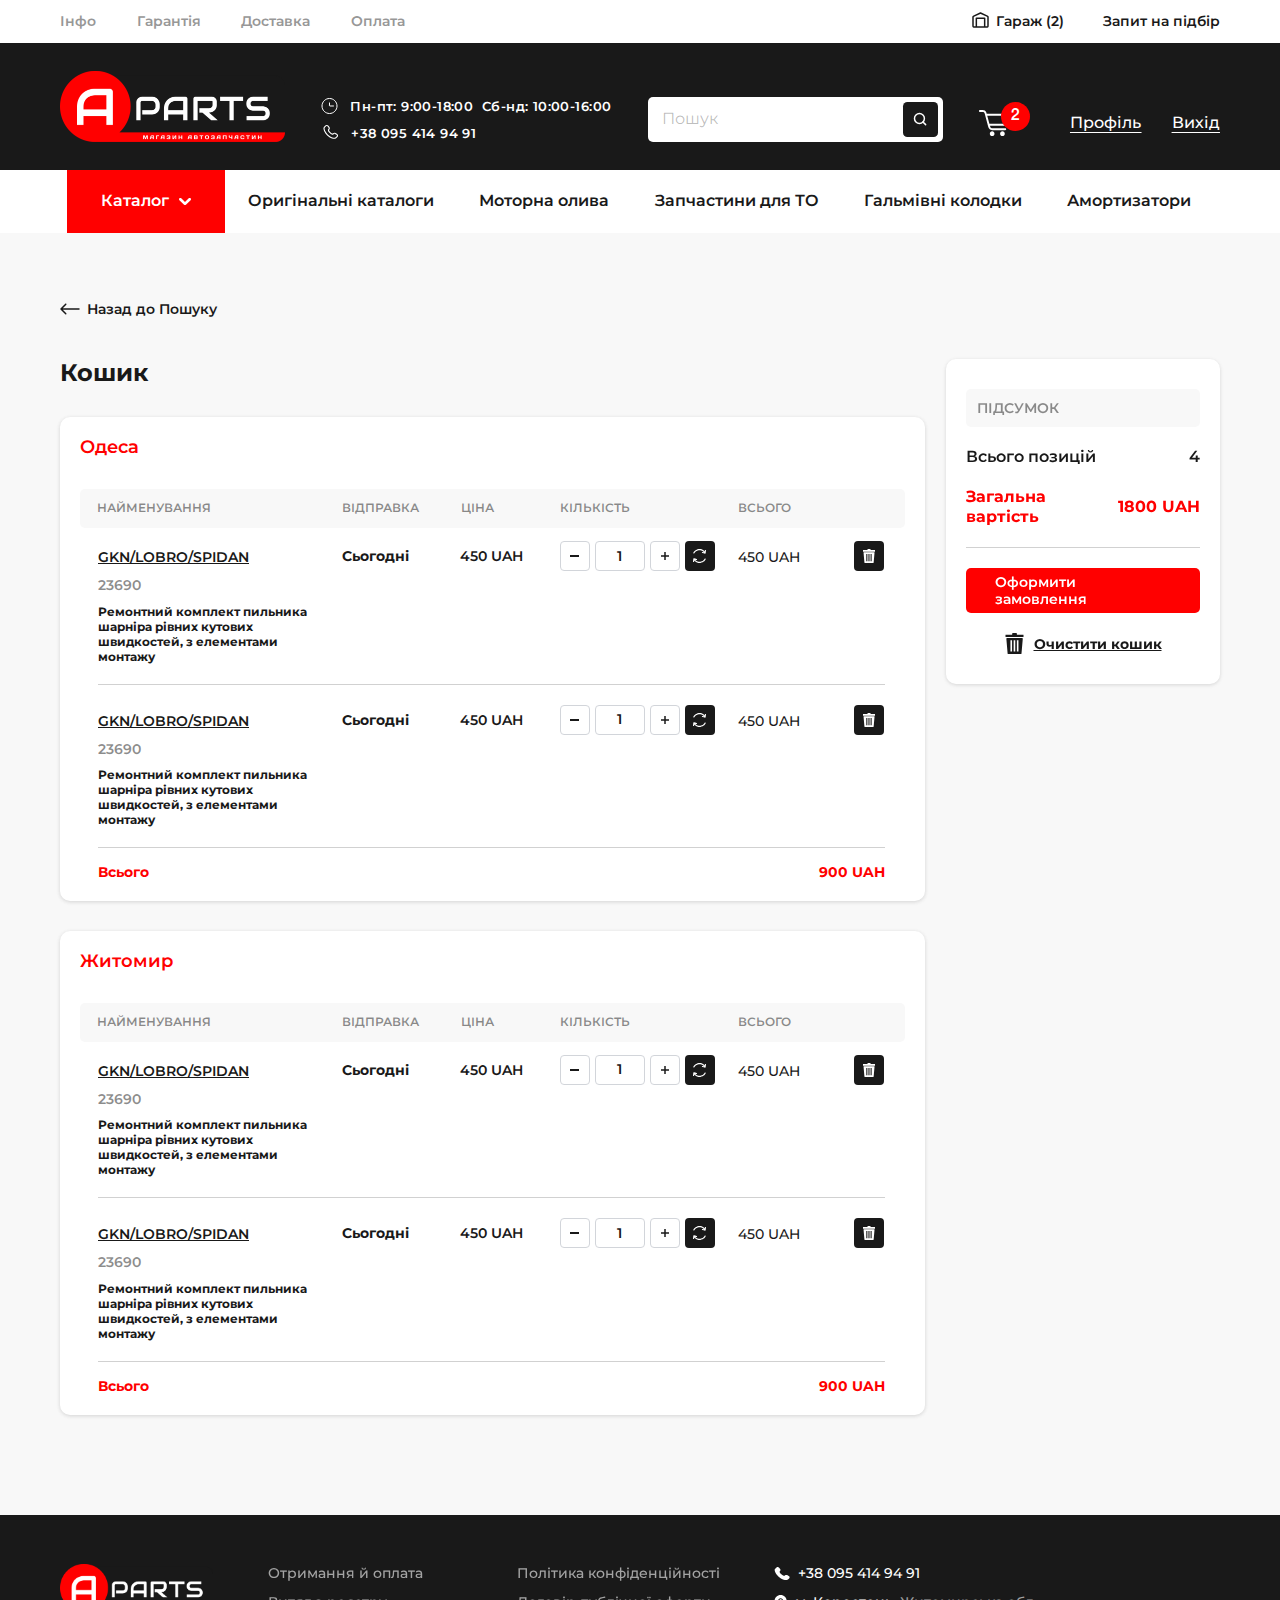
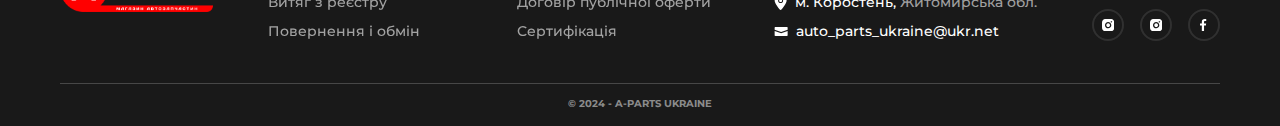
==== basket.html @ 51a77a79 "first commit" ====
<!DOCTYPE html>
<html lang="uk">
<head>
    <meta charset="UTF-8">
    <meta name="viewport" content="width=device-width, initial-scale=1.0">  
    <title>Aparts</title>
    <link rel="preconnect" href="https://fonts.googleapis.com">
    <link rel="preconnect" href="https://fonts.gstatic.com" crossorigin>
    <link href="https://fonts.googleapis.com/css2?family=Montserrat:ital,wght@0,100..900;1,100..900&display=swap" rel="stylesheet">
    <link rel="stylesheet" href="https://cdn.jsdelivr.net/npm/swiper@11/swiper-bundle.min.css">
    <link rel="stylesheet" href="css/style.css">
    <link rel="stylesheet" href="css/basket.css">
</head>
<body class="body"> 
    <header class="header">
        <div class="container">
            <div class="header__top">
                <nav class="header__top-menu">
                    <ul>
                        <li>
                            <a href="#">Інфо</a>
                        </li>
                        <li>
                            <a href="#">Гарантія</a>
                        </li>
                        <li>
                            <a href="#">Доставка</a>
                        </li>
                        <li>
                            <a href="#">Оплата</a>
                        </li>
                    </ul>
                </nav>
                <div class="header__top-end">
                    <a class="header__top-garage" href="basket.html">
                        <div class="header__garage--icon">
                            <svg xmlns="http://www.w3.org/2000/svg" width="17" height="16" viewBox="0 0 17 16" fill="none">
                                <path d="M4.33333 15H2.33333C1.86662 15 1.63327 15 1.45501 14.9046C1.29821 14.8207 1.17072 14.6869 1.09082 14.5223C1 14.3351 1 14.0901 1 13.6V5.40982C1 5.0805 1 4.91584 1.04933 4.77208C1.09292 4.64501 1.16394 4.53026 1.25683 4.43683C1.3619 4.33112 1.50521 4.26424 1.79182 4.13049L8.5 1L15.2082 4.13049C15.4948 4.26424 15.6381 4.33112 15.7432 4.43683C15.8361 4.53026 15.9071 4.64501 15.9507 4.77208C16 4.91584 16 5.0805 16 5.40982V13.6C16 14.0901 16 14.3351 15.9092 14.5223C15.8293 14.6869 15.7018 14.8207 15.545 14.9046C15.3668 15 15.1334 15 14.6667 15H12.6667M4.33333 15V6.25H12.6667V15M4.33333 15H12.6667" stroke="#191919" stroke-width="1.5" stroke-linecap="round" stroke-linejoin="round"/>
                            </svg>
                            <span>2</span>
                        </div>
                        <p>Гараж <span>(2)</span></p>
                    </a> 
                    <a class="header__top-request" href="#">Запит на підбір</a>
                </div>
            </div>
        </div>
        <div class="header__inner">
            <div class="container">
                <div class="header__about-mobile">
                    <p class="header__about-item">
                        <svg xmlns="http://www.w3.org/2000/svg" width="17" height="16" viewBox="0 0 17 16" fill="none">
                            <path d="M8.5 15.5C12.6421 15.5 16 12.1421 16 8C16 3.85786 12.6421 0.5 8.5 0.5C4.35786 0.5 1 3.85786 1 8C1 12.1421 4.35786 15.5 8.5 15.5Z" stroke="white"></path>
                            <path d="M12.4706 7.99967H8.72059C8.59874 7.99967 8.5 7.90094 8.5 7.77909V4.91144" stroke="white" stroke-linecap="round"></path>
                        </svg>
                        Пн-пт: 9:00-18:00&nbsp;&nbsp;Сб-нд: 10:00-16:00
                    </p>
                    <a class="header__about-item" href="tel:+380954149491">
                        <svg xmlns="http://www.w3.org/2000/svg" width="18" height="18" viewBox="0 0 18 18" fill="none">
                            <path d="M12.4722 10.4183L12.8138 10.0786L12.0205 9.28083L11.679 9.6205L12.4722 10.4183ZM13.961 9.93633L15.3939 10.7153L15.9312 9.72693L14.4983 8.94798L13.961 9.93633ZM15.6697 12.2634L14.6043 13.3228L15.3975 14.1206L16.4629 13.0612L15.6697 12.2634ZM13.9551 13.6639C12.8676 13.7652 10.0542 13.6749 7.00817 10.6461L6.21494 11.4439C9.53899 14.7491 12.7027 14.9105 14.0595 14.784L13.9551 13.6639ZM7.00817 10.6461C4.10464 7.75908 3.62367 5.33084 3.5638 4.27739L2.44061 4.34122C2.51596 5.6671 3.11151 8.3581 6.21494 11.4439L7.00817 10.6461ZM8.03966 6.01091L8.25476 5.79702L7.46156 4.99927L7.24645 5.21315L8.03966 6.01091ZM8.42599 3.07061L7.48027 1.80731L6.57968 2.48152L7.52539 3.74482L8.42599 3.07061ZM4.29951 1.53235L3.12231 2.70286L3.91554 3.50062L5.09274 2.33011L4.29951 1.53235ZM7.64306 5.61203C7.24645 5.21315 7.24591 5.21368 7.24537 5.21422C7.24519 5.2144 7.24465 5.21495 7.24429 5.21532C7.24355 5.21606 7.2428 5.21681 7.24204 5.21758C7.24052 5.21913 7.23895 5.22075 7.23733 5.22243C7.23408 5.2258 7.23064 5.22944 7.22703 5.23337C7.21979 5.24122 7.21185 5.25021 7.20334 5.26035C7.18634 5.28064 7.16707 5.30563 7.14682 5.33551C7.10623 5.39543 7.06199 5.47465 7.02445 5.57428C6.94786 5.77757 6.90679 6.04555 6.95827 6.37739C7.05895 7.02635 7.50589 7.88358 8.65076 9.02193L9.44396 8.22415C8.37259 7.15884 8.11736 6.51055 8.06996 6.20492C8.04739 6.05947 8.07079 5.98788 8.07724 5.97094C8.08114 5.96045 8.08301 5.95938 8.07821 5.96654C8.07581 5.97004 8.07184 5.97552 8.06561 5.98291C8.06254 5.98661 8.05886 5.9908 8.05459 5.99546C8.05241 5.99779 8.05016 6.00025 8.04761 6.00282C8.04641 6.00411 8.04514 6.00542 8.04379 6.00677C8.04311 6.00745 8.04244 6.00813 8.04176 6.00882C8.04146 6.00916 8.04094 6.00969 8.04071 6.00986C8.04019 6.01039 8.03966 6.01091 7.64306 5.61203ZM8.65076 9.02193C9.79601 10.1607 10.6572 10.6038 11.3073 10.7036C11.6394 10.7545 11.9073 10.7139 12.1104 10.6382C12.21 10.6011 12.2894 10.5573 12.3494 10.5171C12.3794 10.497 12.4044 10.4779 12.4248 10.461C12.435 10.4526 12.444 10.4448 12.4518 10.4376C12.4558 10.434 12.4595 10.4306 12.4629 10.4274C12.4646 10.4257 12.4662 10.4241 12.4677 10.4226C12.4685 10.4219 12.4692 10.4211 12.47 10.4204C12.4704 10.42 12.471 10.4195 12.4711 10.4193C12.4716 10.4188 12.4722 10.4183 12.0756 10.0194C11.679 9.6205 11.6795 9.61998 11.68 9.61945C11.6802 9.6193 11.6807 9.61878 11.6811 9.6184C11.6817 9.61773 11.6824 9.61705 11.6831 9.61638C11.6845 9.6151 11.6858 9.61383 11.6871 9.61255C11.6897 9.61008 11.6922 9.60783 11.6945 9.60565C11.6991 9.60145 11.7033 9.59778 11.7071 9.59478C11.7144 9.58863 11.7199 9.58473 11.7233 9.5824C11.7303 9.57775 11.7288 9.57985 11.7177 9.58398C11.6994 9.5908 11.6258 9.61428 11.4779 9.59155C11.1679 9.54408 10.515 9.28908 9.44396 8.22415L8.65076 9.02193ZM7.48027 1.80731C6.71579 0.786118 5.21251 0.62453 4.29951 1.53235L5.09274 2.33011C5.4915 1.9336 6.19971 1.97396 6.57968 2.48152L7.48027 1.80731ZM3.5638 4.27739C3.54904 4.01781 3.6681 3.74665 3.91554 3.50062L3.12231 2.70286C2.71932 3.10356 2.4025 3.67079 2.44061 4.34122L3.5638 4.27739ZM14.6043 13.3228C14.3982 13.5278 14.1772 13.6432 13.9551 13.6639L14.0595 14.784C14.6104 14.7327 15.0618 14.4543 15.3975 14.1206L14.6043 13.3228ZM8.25476 5.79702C8.99314 5.06283 9.04804 3.90153 8.42599 3.07061L7.52539 3.74482C7.82801 4.14906 7.78301 4.67964 7.46156 4.99927L8.25476 5.79702ZM15.3939 10.7153C16.0072 11.0487 16.1028 11.8328 15.6697 12.2634L16.4629 13.0612C17.4681 12.0617 17.1582 10.3939 15.9312 9.72693L15.3939 10.7153ZM12.8138 10.0786C13.1018 9.79225 13.5654 9.7213 13.961 9.93633L14.4983 8.94798C13.6856 8.50615 12.677 8.62818 12.0205 9.28083L12.8138 10.0786Z" fill="white"></path>
                        </svg>
                        <span>+38 095 414 94 91</span>
                    </a>
                </div>
                <div class="header__main">
                    <a class="header__logo" href="index.html">
                        <img src="img/logo.png" alt="logo">
                    </a>
                    <div class="header__about">
                        <p class="header__about-item">
                            <svg xmlns="http://www.w3.org/2000/svg" width="17" height="16" viewBox="0 0 17 16" fill="none">
                                <path d="M8.5 15.5C12.6421 15.5 16 12.1421 16 8C16 3.85786 12.6421 0.5 8.5 0.5C4.35786 0.5 1 3.85786 1 8C1 12.1421 4.35786 15.5 8.5 15.5Z" stroke="white"/>
                                <path d="M12.4706 7.99967H8.72059C8.59874 7.99967 8.5 7.90094 8.5 7.77909V4.91144" stroke="white" stroke-linecap="round"/>
                            </svg>
                            Пн-пт: 9:00-18:00&nbsp;&nbsp;<br>Сб-нд: 10:00-16:00
                        </p>
                        <a class="header__about-item" href="tel:+380954149491">
                            <svg xmlns="http://www.w3.org/2000/svg" width="18" height="18" viewBox="0 0 18 18" fill="none">
                                <path d="M12.4722 10.4183L12.8138 10.0786L12.0205 9.28083L11.679 9.6205L12.4722 10.4183ZM13.961 9.93633L15.3939 10.7153L15.9312 9.72693L14.4983 8.94798L13.961 9.93633ZM15.6697 12.2634L14.6043 13.3228L15.3975 14.1206L16.4629 13.0612L15.6697 12.2634ZM13.9551 13.6639C12.8676 13.7652 10.0542 13.6749 7.00817 10.6461L6.21494 11.4439C9.53899 14.7491 12.7027 14.9105 14.0595 14.784L13.9551 13.6639ZM7.00817 10.6461C4.10464 7.75908 3.62367 5.33084 3.5638 4.27739L2.44061 4.34122C2.51596 5.6671 3.11151 8.3581 6.21494 11.4439L7.00817 10.6461ZM8.03966 6.01091L8.25476 5.79702L7.46156 4.99927L7.24645 5.21315L8.03966 6.01091ZM8.42599 3.07061L7.48027 1.80731L6.57968 2.48152L7.52539 3.74482L8.42599 3.07061ZM4.29951 1.53235L3.12231 2.70286L3.91554 3.50062L5.09274 2.33011L4.29951 1.53235ZM7.64306 5.61203C7.24645 5.21315 7.24591 5.21368 7.24537 5.21422C7.24519 5.2144 7.24465 5.21495 7.24429 5.21532C7.24355 5.21606 7.2428 5.21681 7.24204 5.21758C7.24052 5.21913 7.23895 5.22075 7.23733 5.22243C7.23408 5.2258 7.23064 5.22944 7.22703 5.23337C7.21979 5.24122 7.21185 5.25021 7.20334 5.26035C7.18634 5.28064 7.16707 5.30563 7.14682 5.33551C7.10623 5.39543 7.06199 5.47465 7.02445 5.57428C6.94786 5.77757 6.90679 6.04555 6.95827 6.37739C7.05895 7.02635 7.50589 7.88358 8.65076 9.02193L9.44396 8.22415C8.37259 7.15884 8.11736 6.51055 8.06996 6.20492C8.04739 6.05947 8.07079 5.98788 8.07724 5.97094C8.08114 5.96045 8.08301 5.95938 8.07821 5.96654C8.07581 5.97004 8.07184 5.97552 8.06561 5.98291C8.06254 5.98661 8.05886 5.9908 8.05459 5.99546C8.05241 5.99779 8.05016 6.00025 8.04761 6.00282C8.04641 6.00411 8.04514 6.00542 8.04379 6.00677C8.04311 6.00745 8.04244 6.00813 8.04176 6.00882C8.04146 6.00916 8.04094 6.00969 8.04071 6.00986C8.04019 6.01039 8.03966 6.01091 7.64306 5.61203ZM8.65076 9.02193C9.79601 10.1607 10.6572 10.6038 11.3073 10.7036C11.6394 10.7545 11.9073 10.7139 12.1104 10.6382C12.21 10.6011 12.2894 10.5573 12.3494 10.5171C12.3794 10.497 12.4044 10.4779 12.4248 10.461C12.435 10.4526 12.444 10.4448 12.4518 10.4376C12.4558 10.434 12.4595 10.4306 12.4629 10.4274C12.4646 10.4257 12.4662 10.4241 12.4677 10.4226C12.4685 10.4219 12.4692 10.4211 12.47 10.4204C12.4704 10.42 12.471 10.4195 12.4711 10.4193C12.4716 10.4188 12.4722 10.4183 12.0756 10.0194C11.679 9.6205 11.6795 9.61998 11.68 9.61945C11.6802 9.6193 11.6807 9.61878 11.6811 9.6184C11.6817 9.61773 11.6824 9.61705 11.6831 9.61638C11.6845 9.6151 11.6858 9.61383 11.6871 9.61255C11.6897 9.61008 11.6922 9.60783 11.6945 9.60565C11.6991 9.60145 11.7033 9.59778 11.7071 9.59478C11.7144 9.58863 11.7199 9.58473 11.7233 9.5824C11.7303 9.57775 11.7288 9.57985 11.7177 9.58398C11.6994 9.5908 11.6258 9.61428 11.4779 9.59155C11.1679 9.54408 10.515 9.28908 9.44396 8.22415L8.65076 9.02193ZM7.48027 1.80731C6.71579 0.786118 5.21251 0.62453 4.29951 1.53235L5.09274 2.33011C5.4915 1.9336 6.19971 1.97396 6.57968 2.48152L7.48027 1.80731ZM3.5638 4.27739C3.54904 4.01781 3.6681 3.74665 3.91554 3.50062L3.12231 2.70286C2.71932 3.10356 2.4025 3.67079 2.44061 4.34122L3.5638 4.27739ZM14.6043 13.3228C14.3982 13.5278 14.1772 13.6432 13.9551 13.6639L14.0595 14.784C14.6104 14.7327 15.0618 14.4543 15.3975 14.1206L14.6043 13.3228ZM8.25476 5.79702C8.99314 5.06283 9.04804 3.90153 8.42599 3.07061L7.52539 3.74482C7.82801 4.14906 7.78301 4.67964 7.46156 4.99927L8.25476 5.79702ZM15.3939 10.7153C16.0072 11.0487 16.1028 11.8328 15.6697 12.2634L16.4629 13.0612C17.4681 12.0617 17.1582 10.3939 15.9312 9.72693L15.3939 10.7153ZM12.8138 10.0786C13.1018 9.79225 13.5654 9.7213 13.961 9.93633L14.4983 8.94798C13.6856 8.50615 12.677 8.62818 12.0205 9.28083L12.8138 10.0786Z" fill="white"/>
                            </svg>
                            <span>+38 095 414 94 91</span>
                        </a>
                    </div>
                    <form class="header__search" action="#">
                        <input type="text" placeholder="Пошук" required>
                        <button type="submit">
                            <svg xmlns="http://www.w3.org/2000/svg" width="16" height="16" viewBox="0 0 16 16" fill="none">
                                <path d="M7.44271 12.401C10.1811 12.401 12.401 10.1811 12.401 7.44271C12.401 4.7043 10.1811 2.48438 7.44271 2.48438C4.7043 2.48438 2.48438 4.7043 2.48438 7.44271C2.48438 10.1811 4.7043 12.401 7.44271 12.401Z" stroke="white" stroke-width="1.47" stroke-linecap="round" stroke-linejoin="round"/>
                                <path d="M13.6404 13.641L10.9443 10.9449" stroke="white" stroke-width="1.47" stroke-linecap="round" stroke-linejoin="round"/>
                            </svg>
                        </button>
                    </form>
        
                    <div class="header__user-actions">
                        <button class="header__search-button">
                            <svg xmlns="http://www.w3.org/2000/svg" width="21" height="23" viewBox="0 0 21 23" fill="none">
                                <g clip-path="url(#clip0_5_4954)">
                                  <path d="M9.5 18.42C14.1944 18.42 18 14.6145 18 9.92004C18 5.22562 14.1944 1.42004 9.5 1.42004C4.80558 1.42004 1 5.22562 1 9.92004C1 14.6145 4.80558 18.42 9.5 18.42Z" stroke="white" stroke-width="1.6" stroke-linecap="round" stroke-linejoin="round"/>
                                  <path d="M20 21.42L15 16.42" stroke="white" stroke-width="1.6" stroke-linecap="round" stroke-linejoin="round"/>
                                </g>
                                <defs>
                                  <clipPath id="clip0_5_4954">
                                    <rect width="21" height="22" fill="white" transform="translate(0 0.420044)"/>
                                  </clipPath>
                                </defs>
                              </svg>
                        </button>

                        <a class="header__cart" href="#">
                            <svg xmlns="http://www.w3.org/2000/svg" width="30" height="26" viewBox="0 0 30 26" fill="none">
                                <g clip-path="url(#clip0_5_2820)">
                                  <path d="M0.951994 1.9107C0.439382 1.9107 0 1.47535 0 0.943256C0 0.435349 0.439382 0 0.951994 0H3.44182C3.46623 0 3.51505 0 3.53946 0C4.41823 0.024186 5.19935 0.193488 5.85842 0.604651C6.59072 1.06419 7.12775 1.76558 7.42067 2.80558C7.42067 2.82977 7.42067 2.85395 7.44508 2.87814L7.68918 3.84558H29.048C29.585 3.84558 30 4.28093 30 4.78884C30 4.88558 29.9756 4.98233 29.9512 5.07907L27.4614 15.0195C27.3637 15.4549 26.9731 15.7451 26.5338 15.7451H10.9113C11.2531 17.0028 11.5948 17.68 12.0586 17.9944C12.62 18.3572 13.5964 18.3814 15.2319 18.3572H15.2563H26.2897C26.8267 18.3572 27.2417 18.7926 27.2417 19.3005C27.2417 19.8326 26.8023 20.2437 26.2897 20.2437H15.2563C13.2303 20.2679 11.9854 20.2195 10.9845 19.5665C9.95932 18.8893 9.42229 17.7284 8.88527 15.6242L5.61432 3.36186C5.61432 3.33767 5.61432 3.33767 5.58991 3.31349C5.44345 2.7814 5.19935 2.4186 4.85761 2.22512C4.51587 2.00744 4.05207 1.9107 3.51505 1.9107C3.49064 1.9107 3.46623 1.9107 3.44182 1.9107H0.951994ZM23.4337 21.3563C24.7274 21.3563 25.7771 22.3963 25.7771 23.6781C25.7771 24.96 24.7274 26 23.4337 26C22.14 26 21.0903 24.96 21.0903 23.6781C21.0903 22.3963 22.14 21.3563 23.4337 21.3563ZM13.157 21.3563C14.4508 21.3563 15.5004 22.3963 15.5004 23.6781C15.5004 24.96 14.4508 26 13.157 26C11.8633 26 10.8137 24.96 10.8137 23.6781C10.8137 22.3963 11.8633 21.3563 13.157 21.3563ZM8.2262 5.73209L10.3987 13.8344H25.8015L27.8275 5.73209H8.2262Z" fill="white"/>
                                </g>
                                <defs>
                                  <clipPath id="clip0_5_2820">
                                    <rect width="30" height="26" fill="white"/>
                                  </clipPath>
                                </defs>
                            </svg>
                            <span>2</span>
                        </a>
                        <div class="header__user-account">
                            <a class="header__profile" href="#">
                                <span class="header__profile-icon">
                                    <svg xmlns="http://www.w3.org/2000/svg" width="22" height="23" viewBox="0 0 22 23" fill="none">
                                        <g clip-path="url(#clip0_5_4964)">
                                          <path d="M21.8346 11.4199C21.8346 5.45071 16.9705 0.586548 11.0013 0.586548C5.03214 0.586548 0.167969 5.45071 0.167969 11.4199C0.167969 14.5615 1.52214 17.389 3.66714 19.3715C3.66714 19.3824 3.66714 19.3824 3.6563 19.3932C3.76464 19.5015 3.89464 19.5882 4.00297 19.6857C4.06797 19.7399 4.12214 19.794 4.18714 19.8374C4.38214 19.9999 4.5988 20.1516 4.80464 20.3032C4.88047 20.3574 4.94547 20.4007 5.0213 20.4549C5.22714 20.5957 5.4438 20.7257 5.6713 20.8449C5.74714 20.8882 5.8338 20.9424 5.90964 20.9857C6.1263 21.1049 6.3538 21.2132 6.59214 21.3107C6.6788 21.354 6.76547 21.3974 6.85214 21.4299C7.09047 21.5274 7.3288 21.614 7.56714 21.6899C7.6538 21.7224 7.74047 21.7549 7.82714 21.7765C8.08714 21.8524 8.34714 21.9174 8.60714 21.9824C8.68297 22.004 8.7588 22.0257 8.84547 22.0365C9.1488 22.1015 9.45214 22.1449 9.7663 22.1774C9.80964 22.1774 9.85297 22.1882 9.8963 22.199C10.2646 22.2316 10.633 22.2532 11.0013 22.2532C11.3696 22.2532 11.738 22.2316 12.0955 22.199C12.1388 22.199 12.1821 22.1882 12.2255 22.1774C12.5396 22.1449 12.843 22.1015 13.1463 22.0365C13.2221 22.0257 13.298 21.9932 13.3846 21.9824C13.6446 21.9174 13.9155 21.8632 14.1646 21.7765C14.2513 21.744 14.338 21.7115 14.4246 21.6899C14.663 21.6032 14.9121 21.5274 15.1396 21.4299C15.2263 21.3974 15.313 21.354 15.3996 21.3107C15.6271 21.2132 15.8546 21.1049 16.0821 20.9857C16.1688 20.9424 16.2446 20.8882 16.3205 20.8449C16.5371 20.7149 16.7538 20.5957 16.9705 20.4549C17.0463 20.4115 17.1113 20.3574 17.1871 20.3032C17.4038 20.1516 17.6096 19.9999 17.8046 19.8374C17.8696 19.7832 17.9238 19.729 17.9888 19.6857C18.108 19.5882 18.2271 19.4907 18.3355 19.3932C18.3355 19.3824 18.3355 19.3824 18.3246 19.3715C20.4805 17.389 21.8346 14.5615 21.8346 11.4199ZM16.353 16.804C13.4171 14.8324 8.60714 14.8324 5.64964 16.804C5.17297 17.1182 4.78297 17.4865 4.45797 17.8874C2.8113 16.219 1.79297 13.9332 1.79297 11.4199C1.79297 6.33905 5.92047 2.21155 11.0013 2.21155C16.0821 2.21155 20.2096 6.33905 20.2096 11.4199C20.2096 13.9332 19.1913 16.219 17.5446 17.8874C17.2305 17.4865 16.8296 17.1182 16.353 16.804Z" fill="white"/>
                                          <path d="M11 5.92737C8.7575 5.92737 6.9375 7.74737 6.9375 9.98988C6.9375 12.189 8.66 13.9765 10.9458 14.0415C10.9783 14.0415 11.0217 14.0415 11.0433 14.0415C11.065 14.0415 11.0975 14.0415 11.1192 14.0415C11.13 14.0415 11.1408 14.0415 11.1408 14.0415C13.3292 13.9657 15.0517 12.189 15.0625 9.98988C15.0625 7.74737 13.2425 5.92737 11 5.92737Z" fill="white"/>
                                        </g>
                                        <defs>
                                          <clipPath id="clip0_5_4964">
                                            <rect width="22" height="22" fill="white" transform="translate(0 0.420044)"/>
                                          </clipPath>
                                        </defs>
                                    </svg>
                                </span>    
                                Профіль
                            </a>
                            <button class="header__logout">Вихід</button>
                        </div>
                    </div>  
                    
                    <button class="header__burger">
                        <svg xmlns="http://www.w3.org/2000/svg" width="43" height="26" viewBox="0 0 43 26" fill="none">
                            <line x1="1.75" y1="2.16998" x2="41.25" y2="2.16998" stroke="white" stroke-width="2.5" stroke-linecap="round"/>
                            <line x1="1.75" y1="13.17" x2="41.25" y2="13.17" stroke="white" stroke-width="2.5" stroke-linecap="round"/>
                            <line x1="13.75" y1="24.17" x2="41.25" y2="24.17" stroke="white" stroke-width="2.5" stroke-linecap="round"/>
                        </svg>
                    </button>
                </div>
            </div>
        </div>      
        <div class="header__menu-content">
            <div class="container">
                <div class="header__menu-top">
                    <p class="header__menu-name">Меню</p>
                    <button class="header__menu-close">
                        <svg xmlns="http://www.w3.org/2000/svg" width="22" height="22" viewBox="0 0 22 22" fill="none">
                            <line x1="2.20117" y1="20.1316" x2="20.2324" y2="2.10042" stroke="#979797" stroke-width="2.5" stroke-linecap="round"/>
                            <line x1="1.96894" y1="2.10059" x2="20.0002" y2="20.1318" stroke="#979797" stroke-width="2.5" stroke-linecap="round"/>
                        </svg>
                    </button>
                </div>

                <nav class="header__menu">
                    <ul>
                        <li class="header__box">
                            <button class="header__link header__link-open">
                                Каталог
                                <svg xmlns="http://www.w3.org/2000/svg" width="12" height="7" viewBox="0 0 12 7" fill="none">
                                    <path fill-rule="evenodd" clip-rule="evenodd" d="M0.390524 0.372775C0.911223 -0.124258 1.75544 -0.124258 2.27614 0.372775L6 3.92735L9.72386 0.372774C10.2446 -0.124258 11.0888 -0.124258 11.6095 0.372774C12.1302 0.869787 12.1302 1.67563 11.6095 2.17267L6.9428 6.62723C6.42212 7.12426 5.5779 7.12426 5.0572 6.62723L0.390524 2.17267C-0.130175 1.67564 -0.130175 0.869788 0.390524 0.372775Z" fill="white"/>
                                </svg>
                            </button>
                            <div class="header__link-menu">
                                <div class="header__link-menu--content">
                                    <a class="header__link" href="#">Каталог 1</a>
                                    <a class="header__link" href="#">Каталог 2</a>
                                    <a class="header__link" href="#">Каталог 3</a>
                                    <a class="header__link" href="#">Каталог 4</a>
                                    <a class="header__link" href="#">Каталог 5</a>
                                </div>
                            </div>
                        </li>
                        <li>
                            <a class="header__link" href="#">Оригінальні каталоги</a>
                        </li>
                        <li>
                            <a class="header__link" href="#">Моторна олива</a>
                        </li>
                        <li>
                            <a class="header__link" href="#">Запчастини для ТО</a>
                        </li>
                        <li>
                            <a class="header__link" href="#">Гальмівні колодки</a>
                        </li>
                        <li>
                            <a class="header__link" href="#">Амортизатори</a>
                        </li>
                    </ul>
                </nav>

                <div class="header__block">
                    <ul>
                        <li>
                            <a href="#">Отримання й оплата</a>
                        </li>
                        <li>
                            <a href="#">Витяг з реєстру</a>
                        </li>
                        <li>
                            <a href="#">Повернення і обмін</a>
                        </li>
                    </ul>
                    <ul>
                        <li>
                            <a href="#">Політика конфіденційності</a>
                        </li>
                        <li>
                            <a href="#">Договір публічної оферти</a>
                        </li>
                        <li>
                            <a href="#">Сертифікація</a>
                        </li>
                    </ul>
                </div>
            </div>
        </div>  
    </header>

    <main class="main">
        <section class="basket">
            <div class="container">
                <div class="basket__inner">
                    <a class="basket__nav" href="result.html">Назад до Пошуку</a>
                    <div class="basket__content">
                        <div class="basket__box">
                            <h1>Кошик</h1>

                            <div class="basket__box-content">
                                <div class="basket__block">
                                    <h3>Одеса</h3>
                                    <div class="basket__block-name">
                                        <p>НАЙМЕНУВАННЯ</p>
                                        <p>ВІДПРАВКА</p>
                                        <p>ЦІНА</p>
                                        <p>КІЛЬКІСТЬ</p>
                                        <p>ВСЬОГО</p>
                                    </div>
                                    <div class="basket__block-content">
                                        <div class="basket__item">
                                            <div class="basket__item-start">
                                                <h3>GKN/LOBRO/SPIDAN</h3>
                                                <p>23690</p>
                                                <p>Ремонтний комплект пильника шарніра рівних кутових швидкостей, з елементами монтажу </p>
                                            </div>
                                            <div class="basket__item-send">
                                                <p>Сьогодні</p>
                                            </div>
                                            <div class="basket__item-price">
                                                <p>450 UAH</p>
                                            </div>
                                            <div class="basket__item-count">
                                                <button class="count-minus"></button>
                                                <span class="count-amount">1</span>
                                                <button class="count-plus"></button>
                                                <button class="count-reset"></button>
                                            </div>
                                            <div class="basket__item-total">
                                                <p>450 UAH</p>
                                            </div>
                                            <button class="basket__item-delete"></button>
                                        </div>
                                        <div class="basket__item">
                                            <div class="basket__item-start">
                                                <h3>GKN/LOBRO/SPIDAN</h3>
                                                <p>23690</p>
                                                <p>Ремонтний комплект пильника шарніра рівних кутових швидкостей, з елементами монтажу </p>
                                            </div>
                                            <div class="basket__item-send">
                                                <p>Сьогодні</p>
                                            </div>
                                            <div class="basket__item-price">
                                                <p>450 UAH</p>
                                            </div>
                                            <div class="basket__item-count">
                                                <button class="count-minus"></button>
                                                <span class="count-amount">1</span>
                                                <button class="count-plus"></button>
                                                <button class="count-reset"></button>
                                            </div>
                                            <div class="basket__item-total">
                                                <p>450 UAH</p>
                                            </div>
                                            <button class="basket__item-delete"></button>
                                        </div>
                                    </div>
                                    <div class="basket__block-end">
                                        <p>Всього</p>
                                        <p>900 UAH</p>
                                    </div>
                                </div>
                                <div class="basket__block">
                                    <h3>Житомир</h3>
                                    <div class="basket__block-name">
                                        <p>НАЙМЕНУВАННЯ</p>
                                        <p>ВІДПРАВКА</p>
                                        <p>ЦІНА</p>
                                        <p>КІЛЬКІСТЬ</p>
                                        <p>ВСЬОГО</p>
                                    </div>
                                    <div class="basket__block-content">
                                        <div class="basket__item">
                                            <div class="basket__item-start">
                                                <h3>GKN/LOBRO/SPIDAN</h3>
                                                <p>23690</p>
                                                <p>Ремонтний комплект пильника шарніра рівних кутових швидкостей, з елементами монтажу </p>
                                            </div>
                                            <div class="basket__item-send">
                                                <p>Сьогодні</p>
                                            </div>
                                            <div class="basket__item-price">
                                                <p>450 UAH</p>
                                            </div>
                                            <div class="basket__item-count">
                                                <button class="count-minus"></button>
                                                <span class="count-amount">1</span>
                                                <button class="count-plus"></button>
                                                <button class="count-reset"></button>
                                            </div>
                                            <div class="basket__item-total">
                                                <p>450 UAH</p>
                                            </div>
                                            <button class="basket__item-delete"></button>
                                        </div>
                                        <div class="basket__item">
                                            <div class="basket__item-start">
                                                <h3>GKN/LOBRO/SPIDAN</h3>
                                                <p>23690</p>
                                                <p>Ремонтний комплект пильника шарніра рівних кутових швидкостей, з елементами монтажу </p>
                                            </div>
                                            <div class="basket__item-send">
                                                <p>Сьогодні</p>
                                            </div>
                                            <div class="basket__item-price">
                                                <p>450 UAH</p>
                                            </div>
                                            <div class="basket__item-count">
                                                <button class="count-minus"></button>
                                                <span class="count-amount">1</span>
                                                <button class="count-plus"></button>
                                                <button class="count-reset"></button>
                                            </div>
                                            <div class="basket__item-total">
                                                <p>450 UAH</p>
                                            </div>
                                            <button class="basket__item-delete"></button>
                                        </div>
                                    </div>
                                    <div class="basket__block-end">
                                        <p>Всього</p>
                                        <p>900 UAH</p>
                                    </div>
                                </div>
                            </div>

                            <p class="basket__empty">Ваш кошик порожній</p>
                        </div>
                        <div class="basket__total">
                            <p class="basket__total-title">ПІДСУМОК</p>
                            <div class="basket__total-position">
                                <p>Всього позицій</p>
                                <p>4</p>
                            </div>
                            <div class="basket__total-price">
                                <p>Загальна вартість</p>
                                <p>1600 UAH</p>
                            </div>
                            <hr>
                            <a class="basket__total-make" href="#">Оформити замовлення</a>
                            <button class="basket__total-reset">
                                <svg xmlns="http://www.w3.org/2000/svg" width="19" height="21" viewBox="0 0 19 21" fill="none">
                                    <path fill-rule="evenodd" clip-rule="evenodd" d="M0.885865 1.64626H7.18218V0.642578C7.18218 0.28916 7.45987 0 7.80035 0H11.2766C11.6169 0 11.8948 0.288989 11.8948 0.642578V1.64644H18.1143C18.3269 1.64644 18.5002 1.82708 18.5002 2.04788V4.0156H0.5V2.04771C0.5 1.8269 0.67345 1.64626 0.885865 1.64626ZM1.9287 5.05945H17.2056C17.5241 5.05945 17.8133 5.33272 17.7845 5.66169L16.4916 20.3981C16.463 20.7272 16.2302 20.9998 15.9124 20.9998H3.20368C2.88572 20.9998 2.65259 20.7278 2.62431 20.3981L1.34933 5.66169C1.32105 5.33152 1.60992 5.05945 1.9287 5.05945ZM11.8568 7.34829H13.4788V18.5104H11.8568V7.34829ZM5.44407 7.34829H7.06627V18.5104H5.44407V7.34829ZM8.65001 7.34829H10.2726V18.5104H8.65001V7.34829Z" fill="#191919"/>
                                </svg>
                                Очистити кошик
                            </button>
                        </div>
                    </div>
                </div>
            </div>
        </section>


    </main>

    <footer class="footer">
        <div class="container">
            <div class="footer__inner">
                <div class="footer__top">
                    <a class="footer__logo" href="index.html">
                        <img src="img/logo.png" alt="">
                    </a>
                    <div class="footer__block">
                        <ul>
                            <li>
                                <a href="#">Отримання й оплата</a>
                            </li>
                            <li>
                                <a href="#">Витяг з реєстру</a>
                            </li>
                            <li>
                                <a href="#">Повернення і обмін</a>
                            </li>
                        </ul>
                        <ul>
                            <li>
                                <a href="#">Політика конфіденційності</a>
                            </li>
                            <li>
                                <a href="#">Договір публічної оферти</a>
                            </li>
                            <li>
                                <a href="#">Сертифікація</a>
                            </li>
                        </ul>
                    </div>
                    <div class="footer__about">
                        <a class="footer__about-item" href="tel:+380954149491">
                            <svg xmlns="http://www.w3.org/2000/svg" width="16" height="13" viewBox="0 0 16 13" fill="none">
                                <path d="M11.1002 8.34006L10.7206 8.68632C10.7206 8.68632 9.81846 9.50952 7.35596 7.26258C4.89348 5.01572 5.79563 4.19256 5.79563 4.19256L6.03463 3.97448C6.62346 3.43724 6.67896 2.5747 6.16521 1.94502L5.11443 0.656943C4.47861 -0.122417 3.25001 -0.22537 2.52126 0.439575L1.21326 1.63305C0.851909 1.96276 0.609759 2.39016 0.639126 2.8643C0.714251 4.07728 1.31231 6.68714 4.64951 9.73213C8.18846 12.9612 11.509 13.0895 12.867 12.9733C13.2965 12.9366 13.67 12.7359 13.971 12.4612L15.1548 11.3811C15.9539 10.652 15.7285 9.40201 14.7061 8.89202L13.114 8.0978C12.4427 7.76293 11.6249 7.86127 11.1002 8.34006Z" fill="white"/>
                            </svg>
                            +38 095 414 94 91
                        </a>
                        <div class="footer__about-item">
                            <svg xmlns="http://www.w3.org/2000/svg" width="13" height="15" viewBox="0 0 13 15" fill="none">
                                <path fill-rule="evenodd" clip-rule="evenodd" d="M6.63672 4.21875C5.80822 4.21875 5.13672 4.84828 5.13672 5.625C5.13672 6.40172 5.80822 7.03125 6.63672 7.03125C7.46522 7.03125 8.13672 6.40172 8.13672 5.625C8.13672 4.84828 7.46522 4.21875 6.63672 4.21875ZM6.63672 7.96875C5.25622 7.96875 4.13672 6.91969 4.13672 5.625C4.13672 4.33031 5.25622 3.28125 6.63672 3.28125C8.01722 3.28125 9.13672 4.33031 9.13672 5.625C9.13672 6.91969 8.01722 7.96875 6.63672 7.96875ZM6.63672 0C3.32322 0 0.636719 2.51859 0.636719 5.625C0.636719 7.97719 5.63922 15.0052 6.63672 15C7.61872 15.0052 12.6367 7.94531 12.6367 5.625C12.6367 2.51859 9.95022 0 6.63672 0Z" fill="white"/>
                            </svg>
                            <p>м. Коростень, <span>Житомирська обл.</span></p>
                        </div>
                        <a class="footer__about-item" href="mailto:auto_parts_ukraine@ukr.net">
                            <svg xmlns="http://www.w3.org/2000/svg" width="14" height="9" viewBox="0 0 14 9" fill="none">
                                <path d="M13.6367 0.5625V2.8125L7.13672 5.0625L0.636719 2.8125V0.5625C0.636719 0.413316 0.705201 0.270242 0.827099 0.164753C0.948998 0.0592633 1.11433 0 1.28672 0H12.9867C13.1591 0 13.3244 0.0592633 13.4463 0.164753C13.5682 0.270242 13.6367 0.413316 13.6367 0.5625ZM0.636719 4.02413V8.4375C0.636719 8.58668 0.705201 8.72976 0.827099 8.83525C0.948998 8.94074 1.11433 9 1.28672 9H12.9867C13.1591 9 13.3244 8.94074 13.4463 8.83525C13.5682 8.72976 13.6367 8.58668 13.6367 8.4375V4.02413L7.13672 6.27413L0.636719 4.02413Z" fill="white"/>
                            </svg>
                            auto_parts_ukraine@ukr.net
                        </a>
                    </div>
                    <div class="footer__social">
                        <a class="footer__social-item" href="#" target="_blank">
                            <svg xmlns="http://www.w3.org/2000/svg" width="12" height="12" viewBox="0 0 12 12" fill="none">
                                <g clip-path="url(#clip0_5_3203)">
                                  <path d="M12.268 3.63267C12.2612 3.1159 12.1643 2.60426 11.9817 2.12065C11.8234 1.71273 11.5815 1.34226 11.2717 1.03292C10.9618 0.723575 10.5907 0.482162 10.1821 0.324102C9.70395 0.144896 9.19877 0.0479953 8.6881 0.0375277C8.03062 0.00818789 7.82216 0 6.15316 0C4.48416 0 4.27024 4.57531e-08 3.61754 0.0375277C3.1071 0.0480722 2.60216 0.144971 2.12418 0.324102C1.71552 0.482052 1.34437 0.723426 1.0345 1.03278C0.724631 1.34214 0.482855 1.71266 0.324642 2.12065C0.144777 2.59768 0.0479262 3.1019 0.0382736 3.61152C0.00888493 4.2686 0 4.4767 0 6.14293C0 7.80915 -5.09215e-09 8.02204 0.0382736 8.67434C0.0485254 9.18471 0.144893 9.68826 0.324642 10.1666C0.48312 10.5744 0.725077 10.9448 1.03505 11.254C1.34503 11.5633 1.7162 11.8045 2.12487 11.9624C2.60153 12.1488 3.10657 12.2527 3.61822 12.2695C4.27639 12.2988 4.48484 12.3077 6.15385 12.3077C7.82285 12.3077 8.03677 12.3077 8.68947 12.2695C9.20012 12.2594 9.70533 12.1628 10.1835 11.9836C10.592 11.8253 10.963 11.5839 11.2728 11.2746C11.5827 10.9652 11.8245 10.5949 11.983 10.187C12.1628 9.70942 12.2592 9.20586 12.2694 8.69481C12.2988 8.03841 12.3077 7.83031 12.3077 6.1634C12.3063 4.49717 12.3063 4.28565 12.268 3.63267ZM6.14906 9.29388C4.40351 9.29388 2.98944 7.88216 2.98944 6.13952C2.98944 4.39687 4.40351 2.98515 6.14906 2.98515C6.98704 2.98515 7.79071 3.31749 8.38325 3.90904C8.97579 4.5006 9.30868 5.30293 9.30868 6.13952C9.30868 6.97611 8.97579 7.77843 8.38325 8.36999C7.79071 8.96155 6.98704 9.29388 6.14906 9.29388ZM9.43444 3.60401C9.33766 3.6041 9.24181 3.58514 9.15238 3.54821C9.06295 3.51128 8.9817 3.4571 8.91327 3.38878C8.84483 3.32046 8.79056 3.23934 8.75357 3.15006C8.71658 3.06078 8.69758 2.96509 8.69767 2.86847C8.69767 2.77193 8.71672 2.67632 8.75373 2.58713C8.79074 2.49793 8.84498 2.41688 8.91337 2.34861C8.98175 2.28034 9.06293 2.22619 9.15228 2.18924C9.24163 2.15229 9.33739 2.13327 9.4341 2.13327C9.5308 2.13327 9.62657 2.15229 9.71591 2.18924C9.80526 2.22619 9.88644 2.28034 9.95483 2.34861C10.0232 2.41688 10.0775 2.49793 10.1145 2.58713C10.1515 2.67632 10.1705 2.77193 10.1705 2.86847C10.1705 3.27514 9.84109 3.60401 9.43444 3.60401Z" fill="white"/>
                                  <path d="M6.15659 8.00264C7.17722 8.00264 8.00459 7.17526 8.00459 6.15464C8.00459 5.13402 7.17722 4.30664 6.15659 4.30664C5.13597 4.30664 4.30859 5.13402 4.30859 6.15464C4.30859 7.17526 5.13597 8.00264 6.15659 8.00264Z" fill="white"/>
                                </g>
                                <defs>
                                  <clipPath id="clip0_5_3203">
                                    <rect width="12" height="12" fill="white"/>
                                  </clipPath>
                                </defs>
                            </svg>
                        </a>
                        <a class="footer__social-item" href="#" target="_blank">
                            <svg xmlns="http://www.w3.org/2000/svg" width="12" height="12" viewBox="0 0 12 12" fill="none">
                                <g clip-path="url(#clip0_5_3203)">
                                  <path d="M12.268 3.63267C12.2612 3.1159 12.1643 2.60426 11.9817 2.12065C11.8234 1.71273 11.5815 1.34226 11.2717 1.03292C10.9618 0.723575 10.5907 0.482162 10.1821 0.324102C9.70395 0.144896 9.19877 0.0479953 8.6881 0.0375277C8.03062 0.00818789 7.82216 0 6.15316 0C4.48416 0 4.27024 4.57531e-08 3.61754 0.0375277C3.1071 0.0480722 2.60216 0.144971 2.12418 0.324102C1.71552 0.482052 1.34437 0.723426 1.0345 1.03278C0.724631 1.34214 0.482855 1.71266 0.324642 2.12065C0.144777 2.59768 0.0479262 3.1019 0.0382736 3.61152C0.00888493 4.2686 0 4.4767 0 6.14293C0 7.80915 -5.09215e-09 8.02204 0.0382736 8.67434C0.0485254 9.18471 0.144893 9.68826 0.324642 10.1666C0.48312 10.5744 0.725077 10.9448 1.03505 11.254C1.34503 11.5633 1.7162 11.8045 2.12487 11.9624C2.60153 12.1488 3.10657 12.2527 3.61822 12.2695C4.27639 12.2988 4.48484 12.3077 6.15385 12.3077C7.82285 12.3077 8.03677 12.3077 8.68947 12.2695C9.20012 12.2594 9.70533 12.1628 10.1835 11.9836C10.592 11.8253 10.963 11.5839 11.2728 11.2746C11.5827 10.9652 11.8245 10.5949 11.983 10.187C12.1628 9.70942 12.2592 9.20586 12.2694 8.69481C12.2988 8.03841 12.3077 7.83031 12.3077 6.1634C12.3063 4.49717 12.3063 4.28565 12.268 3.63267ZM6.14906 9.29388C4.40351 9.29388 2.98944 7.88216 2.98944 6.13952C2.98944 4.39687 4.40351 2.98515 6.14906 2.98515C6.98704 2.98515 7.79071 3.31749 8.38325 3.90904C8.97579 4.5006 9.30868 5.30293 9.30868 6.13952C9.30868 6.97611 8.97579 7.77843 8.38325 8.36999C7.79071 8.96155 6.98704 9.29388 6.14906 9.29388ZM9.43444 3.60401C9.33766 3.6041 9.24181 3.58514 9.15238 3.54821C9.06295 3.51128 8.9817 3.4571 8.91327 3.38878C8.84483 3.32046 8.79056 3.23934 8.75357 3.15006C8.71658 3.06078 8.69758 2.96509 8.69767 2.86847C8.69767 2.77193 8.71672 2.67632 8.75373 2.58713C8.79074 2.49793 8.84498 2.41688 8.91337 2.34861C8.98175 2.28034 9.06293 2.22619 9.15228 2.18924C9.24163 2.15229 9.33739 2.13327 9.4341 2.13327C9.5308 2.13327 9.62657 2.15229 9.71591 2.18924C9.80526 2.22619 9.88644 2.28034 9.95483 2.34861C10.0232 2.41688 10.0775 2.49793 10.1145 2.58713C10.1515 2.67632 10.1705 2.77193 10.1705 2.86847C10.1705 3.27514 9.84109 3.60401 9.43444 3.60401Z" fill="white"/>
                                  <path d="M6.15659 8.00264C7.17722 8.00264 8.00459 7.17526 8.00459 6.15464C8.00459 5.13402 7.17722 4.30664 6.15659 4.30664C5.13597 4.30664 4.30859 5.13402 4.30859 6.15464C4.30859 7.17526 5.13597 8.00264 6.15659 8.00264Z" fill="white"/>
                                </g>
                                <defs>
                                  <clipPath id="clip0_5_3203">
                                    <rect width="12" height="12" fill="white"/>
                                  </clipPath>
                                </defs>
                            </svg>
                        </a>
                        <a class="footer__social-item" href="#" target="_blank">
                            <svg xmlns="http://www.w3.org/2000/svg" width="7" height="12" viewBox="0 0 7 12" fill="none">
                                <path d="M4.04333 11.9981V6.53411H5.88667L6.16067 4.39478H4.04333V3.03211C4.04333 2.41478 4.21533 1.99211 5.10133 1.99211H6.224V0.0847795C5.67776 0.0262402 5.1287 -0.00202534 4.57933 0.000112777C2.95 0.000112777 1.83133 0.994779 1.83133 2.82078V4.39078H0V6.53011H1.83533V11.9981H4.04333Z" fill="white"/>
                            </svg>
                        </a>
                    </div>
                </div>
                <p class="footer__copy">© 2024 - A-PARTS UKRAINE</p>
            </div>
        </div>
    </footer>

    <script src="https://cdn.jsdelivr.net/npm/swiper@11/swiper-bundle.min.js"></script>
    <script src="js/script.js"></script>
    <script src="js/basket.js"></script>
</body>
</html>
---- css/style.css ----
@font-face {
    font-family: 'Helvetica';
    src: url('../fonts/Helvetica-Neue-Medium.woff2') format('woff2');
}
html, body, div, span, object, iframe,
h1, h2, h3, h4, h5, h6, p, blockquote, pre,
abbr, address, cite, code,
del, dfn, em, img, ins, kbd, q, samp,
small, strong, sub, sup, var,
b, i,
dl, dt, dd, ol, ul, li,
fieldset, form, label, legend,
table, caption, tbody, tfoot, thead, tr, th, td,
article, aside, canvas, details, figcaption, figure, 
footer, header, hgroup, menu, nav, section, summary,
time, mark, audio, video {
    margin:0;
    padding:0;
    border:0;
    outline:0;
    font-size:100%;
    vertical-align:baseline;
    background:transparent;
}
body {
    line-height:1;
}
* {
    -webkit-tap-highlight-color: transparent;
}
article,aside,details,figcaption,figure,
footer,header,hgroup,menu,nav,section { 
    display:block;
}
ul, ol {
    list-style:none;
}
input, select {
    vertical-align:middle;
}
*,
*::after,
*::before{
    padding: 0;
    margin: 0;
    box-sizing: border-box;   
}
:root {
    --font-family: 'Montserrat', sans-serif;
    --color-dark: #191919;
    --color-red: #FF0000;
    --color-white: #FFFFFF;
    --color-light-gray: #F8F8F8;
    --color-gray: #979797;
    --color-light-blue-gray: #D2D5DA;
}
a{
    color: inherit;
    text-decoration: none;
    margin:0;
    padding:0;
    font-size:100%;
    vertical-align:baseline;
    background:transparent;
}
button{
    padding: 0;
    border: none;
    font: inherit;
    color: inherit;
    background-color: transparent;
    cursor: pointer;
    line-height: normal;
    -webkit-font-smoothing: inherit;
    -moz-osx-font-smoothing: inherit;
    -webkit-appearance: none;
}
input{
    outline: none;
    border: none;
    background-color: var(--color-white);
    width: 100%;
    color: rgba(25, 25, 25);
    font-family: var(--font-family);
    font-size: 16px;
    font-weight: 400;
    line-height: 125%;
    letter-spacing: 0.08px;
}
input::placeholder{
    color: rgba(25, 25, 25, 0.30);
    font-family: var(--font-family);
    font-size: 16px;
    font-weight: 400;
    line-height: 125%;
    letter-spacing: 0.08px;
}
html,body{
    font-family: var(--font-family);
    font-size: 14px;
    font-style: normal;
    font-weight: 500;
    line-height: 135%;
    scroll-behavior: smooth;
    background: var(--color-light-gray);
    color: var(--color-dark);
}
.body{
    min-width: 320px;
}
.body.no-scroll{
    overflow: hidden;
}
main.main{
    padding-top: 232.66px;
}
.container{
    max-width: 1190px;
    padding: 0 15px;
    margin: 0 auto;
}
h2{
    font-size: 24px;
    font-weight: 700;
    line-height: 120%;
}
h3{
    font-weight: 600;
    line-height: 120%;
}
@media (max-width: 1279px) {
    .container{
        max-width: 1000px;
    }
    main.main{
        padding-top: 225.72px;
    }
}
@media (max-width: 999px) {
    .container{
        max-width: 768px;
    }
    main.main{
        padding-top: 235.91px;
    }
}
@media (max-width: 767px) {
    .container{
        max-width: 480px;
    }
    main.main {
        padding-top: 242.42px;
    }
}
.header{
    position: fixed;
    top: 0;
    left: 0;
    right: 0;
    background-color: #fff;
    z-index: 100;
}
.header__top{
    padding: 12px 0;
    display: flex;
    align-items: center;
    justify-content: space-between;
}
.header__top-menu{
    width: 100%;
    max-width: 345px;
}
.header__top-menu ul{
    display: flex;
    align-items: center;
    justify-content: space-between;
    width: 100%;
}
.header__top-menu ul li a{
    color: var(--color-gray);
    font-weight: 600;
    line-height: 120%;
    transition: all .1s ease;
}
.header__top-menu ul li a:hover{
    color: var(--color-dark);
}
.header__top-end{
    display: flex;
    align-items: center;
    justify-content: space-between;
    width: 100%;
    max-width: 248px;
    gap: 10px;
}
.header__top-garage{
    display: flex;
    align-items: center;
    gap: 7px;
}
.header__garage--icon{
    display: flex;
    align-items: center;
    justify-content: center;
    position: relative;
    margin-top: -2px;
}
.header__garage--icon span{
    display: none;
}
.header__top-request,
.header__top-garage p{
    font-weight: 600;
    line-height: 120%;
    transition: all .1s ease;
}
.header__top-request:hover,
.header__top-garage p:hover{
    -webkit-text-decoration-line: underline;
    text-decoration-line: underline;
    text-decoration: underline;
    text-underline-position: under;   
}
.header__inner{
    background-color: var(--color-dark);
    padding: 28px 0;
}
.header__main{
    display: flex;
    align-items: end;
    justify-content: space-between;
    gap: 10px;
}
.header__logo{
    width: 100%;
    max-width: 225px;
    display: flex;
    align-items: center;
}
.header__logo img{
    width: 100%;
}
.header__about{
    display: flex;
    flex-direction: column;
    gap: 10px;
}
.header__about-mobile{
    display: none;
}
.header__about-item{
    display: flex;
    align-items: center;
    gap: 12px;
    color: var(--color-white);
    font-size: 13px;
    font-weight: 600;
    line-height: normal;
    letter-spacing: 0.406px;
    width: max-content;
}
a.header__about-item:hover{
    -webkit-text-decoration-line: underline;
    text-decoration-line: underline;
    text-decoration: underline;
    text-underline-position: under;  
}
.header__about-item br{
    display: none;
}
.header__search-button{
    display: none;
}
.header__search{
    display: flex;
    align-items: center;
    gap: 0;
    padding: 5px 5px 5px 14px;
    width: 100%;
    max-width: 295px;
    height: 45px;
    background-color: var(--color-white);
    border-radius: 5px;
}
.header__search input{
    background-color: var(--color-white);
    width: 100%;
    padding-right: 10px;
}
.header__search button{
    background-color: var(--color-dark);
    width: 35px;
    height: 35px;
    min-width: 35px;
    border-radius: 4.375px;
    display: flex;
    align-items: center;
    justify-content: center;
}
.header__user-actions{
    width: 100%;
    max-width: 241px;
    display: flex;
    align-items: center;
    justify-content: space-between;
    margin-bottom: 6px;
    gap: 10px;
}
.header__cart{
    display: flex;
    align-items: center;
    justify-content: center;
    position: relative;
}
.header__cart span{
    position: absolute;
    width: 29px;
    height: 29px;
    background-color: var(--color-red);
    border-radius: 50%;
    display: flex;
    align-items: center;
    justify-content: center;
    color: var(--color-white);
    font-family: 'Helvetica', sans-serif;
    font-size: 16px;
    line-height: normal;
    top: -8px;
    right: -21px;
}
.header__user-account{
    width: 100%;
    max-width: 150px;
    display: flex;
    align-items: center;
    justify-content: space-between;
    gap: 10px;
}
.header__profile-icon{
    display: none;
}
.header__profile,
.header__logout{
    color: var(--color-white);
    font-size: 16px;
    line-height: 125%;
    letter-spacing: 0.08px;
    -webkit-text-decoration-line: underline;
    text-decoration-line: underline;
    text-decoration: underline;
    text-underline-position: under;   
}
.header__profile:hover,
.header__logout:hover{
    text-decoration: none;
}
.header__burger{
    display: none;
    align-items: center;
    justify-content: center;
}
.header__menu{
    width: 100%;
    max-width: 1146px;
    margin: 0 auto;
}
.header__menu ul{
    width: 100%;
    display: flex;
    align-items: stretch;
    justify-content: space-between;
}
.header__menu ul li{
    width: auto;
    height: auto;
}
.header__menu ul li.header__box{
    max-width: 158px;
    width: 100%;
    position: relative;
}
.header__link {
    padding: 10px 22px;
    display: flex;
    align-items: center;
    justify-content: center;
    text-align: center;
    gap: 10px;
    width: 100%;
    height: 100%;
    font-size: 16px;
    font-weight: 600;
    line-height: 125%;
    min-height: 63px;
}
a.header__link:hover{
    background: rgba(255, 0, 0, 0.10);
}
.header__link-open{
    background-color: var(--color-red);
    color: var(--color-white);
}
.header__menu-top,
.header__block{
    display: none;
}
.header__link-menu{
    position: absolute;
    background-color: #FFFFFF;
    left: 0;
    right: 0;
    max-height: calc(100vh - 232px);
    overflow: auto;
    opacity: 0;
    pointer-events: none;
    transition: all .1s ease;
}
.header__link-open.active ~ .header__link-menu{
    opacity: 1;
    pointer-events: all;
}
.header__link-open.active svg{
    transform: rotate(180deg);
}
.header__link-menu{
    max-height: 342px;
}
.header__link-menu::-webkit-scrollbar {
    width: 3px;
}
.header__link-menu::-webkit-scrollbar-track {
    background-color: var(--color-white);
}
.header__link-menu::-webkit-scrollbar-thumb {
    background-color: var(--color-red);
    border-radius: 6px;
}
@media (max-width: 1279px) {
    .header__main{
        gap: 20px;
    }
    .header__user-account{
        max-width: 140px;
    }
}
@media (max-width: 999px) {
    .header__about-item br {
        display: block;
    }
    .header__main {
        gap: 10px;
    }
    .header__logo{
        max-width: 150px;
    }
    .header__search{
        max-width: 170px;
    }
    .header__user-actions{
        max-width: 200px;
    }
    .header__link{
        padding: 21px 11px;
        font-size: 14px;
    }
    .header__menu ul li.header__box{
        max-width: 130px;
    }
}
@media (max-width: 767px) {
    .header__top{
        flex-direction: column;
        gap: 20px;
        padding: 17px 0;
    }
    .header__top-end{
        max-width: 224px;
    }
    .header__top-menu ul li a,
    .header__top-request,
    .header__top-garage p{
        font-size: 13px;
    }
    .header__top-garage p span{
        display: none;
    }
    .header__top-request,
    .header__top-garage p{
        -webkit-text-decoration-line: underline;
        text-decoration-line: underline;
        text-decoration: underline;
        text-underline-position: under;
    }
    .header__top-garage{
        gap: 6px;
    }
    .header__garage--icon{
        margin: 0;
    }
    .header__garage--icon span {
        display: flex;
        align-items: center;
        justify-content: center;
        width: 19.634px;
        height: 19.634px;
        background-color: var(--color-dark);
        border-radius: 50%;
        font-family: 'Helvetica', sans-serif;
        font-size: 12px;
        font-weight: 500;
        line-height: normal;
        color: var(--color-white);
        margin-left: -4px;
    }
    .header__inner{
        padding: 20px 0;
    }
    .header__about{
        display: none;
    }
    .header__about-mobile{
        display: flex;
        flex-direction: column;
        align-items: center;
        justify-content: center;
        gap: 8px;
        opacity: 0.6;
        margin-bottom: 16px;
        padding-bottom: 16px;
        border-bottom: 1px solid rgba(255, 255, 255, 0.20);
    }
    .header__logo{
        max-width: 111px;
    }
    .header__main{
        position: relative;
    }
    .header__search {
        position: absolute;
        opacity: 0;
        pointer-events: none;
        left: 50%;
        transform: translateX(-50%);
        z-index: 1;
        top: 37px;
        max-width: 250px;
        transition: all .1s ease;
        z-index: 100;
        -webkit-box-shadow: 0px 0px 32px -8px rgba(0,0,0,0.75);
        -moz-box-shadow: 0px 0px 32px -8px rgba(0,0,0,0.75);
        box-shadow: 0px 0px 32px -8px rgba(0,0,0,0.75);
    }   
    .header__search.active{
        opacity: 1;
        pointer-events: all;
    }
    .header__cart svg{
        max-width: 25px;
    }
    .header__cart span {
        position: absolute;
        width: 23.598px;
        height: 23.598px;
        font-size: 13.02px;
        top: -6px;
        right: -17.5px;
    }
    .header__burger{
        display: flex;
    }
    .header__profile{
        font-size: 0;
    }
    .header__profile-icon,
    .header__search-button{
        display: flex;
        align-items: center;
        justify-content: center;
    }
    .header__logout{
        display: none;
    }
    .header__user-account{
        width: auto;
    }
    .header__search-button{
        order: 1;
    }
    .header__user-account{
        order: 2;
    }
    .header__cart{
        order: 3;
    }
    .header__user-actions{
        max-width: 120px;
        margin-bottom: 2px;
    }
    .header__menu-content{
        position: fixed;
        inset: 0;
        top: 172px;
        overflow: auto;
        background-color: var(--color-dark);
        padding: 16px 0 35px;
        transform: translateX(100%);
        transition: all .1s ease;
    }
    .header__menu-content.active{
        transform: translateX(0);
    }
    .header__menu-content .container{
        display: flex;
        flex-direction: column;
        gap: 40px;
    }
    .header__menu ul{
        flex-direction: column;
        align-items: start;
        gap: 40px;
    }
    .header__menu ul li.header__box{
        width: auto;
        max-width: none;
    }
    .header__link {
        padding: 0;
        color: var(--color-white);
        min-height: auto;
        font-size: 18px;
        font-style: normal;
        font-weight: 700;
        line-height: 120%;
        width: max-content;
    }
    .header__link-open{
        background-color: transparent;
        font-size: 24px;
        gap: 30px;
        align-items: center;
        justify-content: start;
        width: max-content;
    }
    .header__link-open svg{
        transform: rotate(-90deg);
    }
    .header__block{
        display: flex;
        flex-direction: column;
        gap: 20px;
    }
    .header__block ul{
        display: flex;
        flex-direction: column;
        gap: 20px;
    }
    .header__block ul li a{
        color: var(--color-white);
        opacity: 0.6;
        transition: all .1s ease;
        font-size: 18px;
        font-weight: 600;
        line-height: 120%;
    }
    .header__block ul li a:hover{
        opacity: 1;
    }
    .header__menu-top{
        display: flex;
        align-items: center;
        justify-content: space-between;
    }
    .header__menu-name{
        color: var(--color-gray);
        font-size: 18px;
        font-weight: 600;
        line-height: 120%;
    }
    .header__menu-close{
        display: flex;
        align-items: center;
        justify-content: center;
    }
    .header__link-menu{
        opacity: 1;
        pointer-events: all;
        display: none;
        position: initial;
        background-color: transparent;
        margin-top: 20px;
        max-height: none;
    }
    .header__link-menu--content{
        max-height: none;
        display: flex;
        flex-direction: column;
        gap: 20px;
    }
    .header__link-open.active ~ .header__link-menu {
        display: flex;
    }
    a.header__link:hover{
        background: transparent;
    }
    .header__link-open.active svg {
        transform: rotate(0deg);
    }
}
.footer{
    background-color: var(--color-dark);
    padding: 49px 0 16px;
}
.footer__top{
    display: flex;
    align-items: start;
    justify-content: space-between;
    gap: 10px;
    padding-bottom: 42px;
    border-bottom: 1px solid rgba(255, 255, 255, 0.20);
}
.footer__logo{
    display: flex;
    align-items: center;
    width: 100%;
    max-width: 153px;
}
.footer__logo img{
    width: 100%;
}
.footer__block{
    width: 100%;
    max-width: 452px;
    display: flex;
    gap: 10px;
    justify-content: space-between;
    align-items: start;
}
.footer__block ul{
    display: flex;
    flex-direction: column;
    gap: 10px;
}
.footer__block ul li a{
    color: var(--color-white);
    opacity: 0.6;
    transition: all .1s ease;
}
.footer__block ul li a:hover{
    opacity: 1;
}
.footer__about{
    display: flex;
    flex-direction: column;
    gap: 10px;
}
.footer__about-item{
    color: var(--color-white);
    display: flex;
    align-items: center;
    gap: 8px;
}
.footer__about-item p span{
    color: rgba(255, 255, 255, 0.60);
}
a.footer__about-item:hover{
    -webkit-text-decoration-line: underline;
    text-decoration-line: underline;
    text-decoration: underline;
    text-underline-position: under;   
}
.footer__social {
    display: flex;
    align-items: center;
    justify-content: center;
    margin-top: auto;
    gap: 16px;
}
.footer__social-item{
    border: 2px solid rgba(255, 255, 255, 0.1);
    border-radius: 50%;
    width: 32px;
    height: 32px;
    min-width: 32px;
    display: flex;
    align-items: center;
    justify-content: center;
    transition: all .1s ease;
}
.footer__social-item:hover{
    background-color: rgba(255, 255, 255, 0.1);
    border-color: transparent;
}
.footer__copy{
    margin-top: 14px;
    text-align: center;
    color: rgba(255, 255, 255, 0.50);
    font-size: 10px;
    font-weight: 700;
    line-height: 125%; /* 12.5px */
}
@media (max-width: 1279px) {
    .footer__top{
        gap: 32px;
    }
    .footer__block {
        max-width: 372px;
    }
}
@media (max-width: 999px) {
    .footer__block{
        flex-direction: column;
    }
    .footer__social{
        margin-top: 0;
    }
    .footer__logo{
        max-width: 100px;
    }
}
@media (max-width: 767px) {
    .footer{
        padding-top: 52px;
    }
    .footer__top{
        gap: 60px;
        flex-direction: column;
    }
    .footer__logo {
        max-width: 153.64px;
    }
    .footer__about{
        gap: 20px;
    }
    .footer__about-item{
        font-size: 18px;
        gap: 16px;
    }
    .footer__about-item:first-of-type{
        gap: 14px;
    }
    .footer__about-item p{
        display: flex;
        flex-direction: column;
    }
    .footer__about-item:first-of-type svg{
        min-width: 20px;
        min-height: 18px;
    }
    .footer__about-item:nth-of-type(2) svg{
        min-width: 18px;
        min-height: 24px;
    }
    .footer__about-item:last-of-type svg{
        min-width: 19px;
        min-height: 14px;
    }
    .footer__social{
        gap: 30px;
    }
    .footer__social-item {
        width: 62px;
        height: 62px;
        min-width: 62px;
    }
    .footer__social-item svg{
        min-width: 23.53px;
        min-height: 23.53px;
    }
    .footer__block{
        order: 1;
    }
    .footer__block,
    .footer__block ul{
        gap: 16px;
    }
    .footer__block ul li a{
        font-size: 18px;
    }
}
---- css/basket.css ----
.basket{
    margin-top: 67px;
    padding-bottom: 100px;
    min-height: 394px;
}
.basket h1{
    font-size: 24px;
    font-weight: 700;
    line-height: 120%;
}
.basket__nav{
    content: '';
    background-image: url("data:image/svg+xml, %3Csvg xmlns='http://www.w3.org/2000/svg' width='20' height='12' viewBox='0 0 20 12' fill='none'%3E%3Cpath d='M19 6.75C19.4142 6.75 19.75 6.41421 19.75 6C19.75 5.58579 19.4142 5.25 19 5.25V6.75ZM0.469669 5.46967C0.176777 5.76256 0.176777 6.23744 0.469669 6.53033L5.24264 11.3033C5.53553 11.5962 6.01041 11.5962 6.3033 11.3033C6.59619 11.0104 6.59619 10.5355 6.3033 10.2426L2.06066 6L6.3033 1.75736C6.59619 1.46447 6.59619 0.989593 6.3033 0.696699C6.01041 0.403806 5.53553 0.403806 5.24264 0.696699L0.469669 5.46967ZM19 5.25L1 5.25V6.75L19 6.75V5.25Z' fill='%23191919'/%3E%3C/svg%3E");
    background-repeat: no-repeat;
    background-position: center left;
    padding-left: 27px;
    font-weight: 600;
    line-height: 120%;
}
.basket__content{
    margin-top: 40px;
    display: flex;
    justify-content: space-between;
    gap: 20px;
    position: relative;
    align-items: stretch;
}
.basket__box{
    width: 100%;
    max-width: 865px;
}
.basket__block{
    margin-top: 30px;
    padding: 20px;
    border-radius: 10px;
    background-color: var(--color-white);
    box-shadow: 0px 1px 4px 0px rgba(12, 12, 13, 0.10), 0px 1px 4px 0px rgba(12, 12, 13, 0.05);
}
.basket__block > h3{
    color: var(--color-red);
    font-size: 18px;
}
.basket__block-name{
    margin-top: 30px;
    display: flex;
    align-items: center;
    border-radius: 5px;
    background-color: var(--color-light-gray);
    padding: 11px 17px 13px;
}
.basket__block-name p{
    color: rgba(25, 25, 25, 0.50);
    font-size: 12px;
    font-weight: 600;
    line-height: 125%;
}
.basket__block-name p:nth-of-type(1){
    width: 31%;
}
.basket__block-name p:nth-of-type(2){
    width: 15%;
}
.basket__block-name p:nth-of-type(3){
    width: 12.5%;
}
.basket__block-name p:nth-of-type(4){
    width: 22.5%;
}
.basket__block-name p:nth-of-type(5){
    width: 19%;
}
.basket__block-content{
    padding: 20px 20px 16px 18px;
    display: flex;
    flex-direction: column;
    gap: 27px;
}
.basket__item{
    display: flex;
    align-items: start;
    gap: 8px;
    padding-bottom: 20px;
    border-bottom: 1px solid rgba(25, 25, 25, 0.20);
}
.basket__item-start{
    width: 30%;
}
.basket__item-send{
    width: 14%;
}
.basket__item-price{
    width: 11.6%;
}
.basket__item-count{
    width: 21.7%;
    display: flex;
    align-items: center;
    gap: 5px;
    margin-top: -7px;
}
.basket__item-total{
    width: 13.7%;
}
.basket__item-start{
    display: flex;
    flex-direction: column;
    gap: 10px;
    padding-right: 20px;
}
.basket__item-start h3{
    font-weight: 600;
    line-height: 135%;
    text-decoration-line: underline;
    text-transform: uppercase; 
}
.basket__item-start p:nth-of-type(1){
    color: rgba(25, 25, 25, 0.50);
    font-weight: 600;
    line-height: 120%;
}
.basket__item-start p:nth-of-type(2){
    font-size: 12px;
    font-weight: 700;
    line-height: 125%;
    max-width: 226px;
    display: block;
    display: -webkit-box;
    -webkit-line-clamp: 4;
    -webkit-box-orient: vertical;
    overflow: hidden;
    text-overflow: ellipsis;
}
.basket__item-send p{
    font-weight: 700;
    line-height: 120%;
}
.basket__item-price p{
    font-weight: 600;
    line-height: 120%;
}
.count-minus,
.count-plus{
    width: 30px;
    min-width: 30px;
    height: 30px;
    border-radius: 4px;
    border: 1px solid var(--color-light-blue-gray);
    background: var(--color-white);
    position: relative;
}
.count-minus{
    content: '';
    background-image: url("data:image/svg+xml,%3Csvg xmlns='http://www.w3.org/2000/svg' width='9' height='2' viewBox='0 0 9 2' fill='none'%3E%3Cpath d='M0 2V0H9V2H0Z' fill='%23191919'/%3E%3C/svg%3E");
    background-position: center;
    background-repeat: no-repeat;
}
.count-plus{
    content: '';
    background-image: url("data:image/svg+xml,%3Csvg xmlns='http://www.w3.org/2000/svg' width='8' height='8' viewBox='0 0 8 8' fill='none'%3E%3Cpath d='M3.25 8V0H4.75V8H3.25ZM0 4.73059V3.28767H8V4.73059H0Z' fill='%23191919'/%3E%3C/svg%3E");
    background-position: center;
    background-repeat: no-repeat;
}
.count-amount{
    width: 50px;
    height: 30px;
    min-width: 50px;
    display: flex;
    align-items: center;
    justify-content: center;
    font-weight: 600;
    line-height: 120%;
    border-radius: 4px;
    border: 1px solid var(--color-light-blue-gray);
    background: var(--color-white);
}
.count-reset{
    content: '';
    background-image: url("data:image/svg+xml,%3Csvg xmlns='http://www.w3.org/2000/svg' width='13' height='14' viewBox='0 0 13 14' fill='none'%3E%3Cpath d='M1.34342 11.611L1.29724 11.5565L1.17489 12.5573C1.1658 12.6347 1.14154 12.7095 1.1035 12.7774C1.06545 12.8453 1.01439 12.9049 0.953256 12.9528C0.861125 13.0271 0.748909 13.0719 0.631144 13.0814C0.513378 13.0909 0.395491 13.0646 0.292754 13.006C0.190017 12.9474 0.107163 12.8592 0.0549279 12.7527C0.00269231 12.6462 -0.0165186 12.5265 -0.000216177 12.4089L0.32184 9.81695V9.80883C0.32391 9.7928 0.326994 9.77692 0.331075 9.76128C0.348853 9.6858 0.381264 9.61458 0.426455 9.55169C0.471646 9.4888 0.528731 9.43548 0.594447 9.39477C0.660162 9.35406 0.73322 9.32676 0.809444 9.31443C0.885667 9.3021 0.963562 9.30498 1.03868 9.32292C1.90211 9.51852 2.76477 9.7176 3.62667 9.92017C3.70191 9.93691 3.77306 9.96863 3.8359 10.0134C3.89875 10.0583 3.95203 10.1153 3.99259 10.1811C4.07438 10.3141 4.10091 10.474 4.06647 10.6264C4.04966 10.7018 4.01802 10.7731 3.97342 10.836C3.92882 10.8989 3.87215 10.9523 3.80674 10.9929C3.67514 11.0759 3.51613 11.103 3.36464 11.0683C2.98256 10.9813 2.60048 10.892 2.21955 10.8039C2.32289 10.9253 2.43231 11.0415 2.54738 11.1518C3.37748 11.9667 4.43249 12.5119 5.57517 12.7162C6.13591 12.8157 6.70846 12.829 7.27318 12.7557C7.83199 12.6859 8.37672 12.5298 8.88808 12.2929C9.08201 12.2009 9.26785 12.1027 9.44562 11.9984C9.62569 11.8905 9.8 11.7757 9.96622 11.6504C10.3293 11.3849 10.6609 11.0782 10.9543 10.7366C11.2419 10.4014 11.4894 10.0336 11.6919 9.64067L11.7566 9.51311L12.9109 9.82507L12.8186 10.0176C12.5745 10.527 12.2682 11.0038 11.9066 11.4371C11.5393 11.8767 11.1203 12.27 10.6588 12.6084C10.4649 12.751 10.2594 12.8867 10.0447 13.0143C9.83001 13.1418 9.61415 13.2543 9.38213 13.3622C8.76144 13.6553 8.0996 13.8509 7.41978 13.942C6.73697 14.0321 6.04446 14.0169 5.36624 13.8968C3.99002 13.6508 2.71961 12.9937 1.72088 12.0111C1.58236 11.8766 1.46 11.7432 1.34688 11.611H1.34342ZM11.6585 2.38902L11.7046 2.44352L11.8201 1.4427C11.8282 1.36431 11.8518 1.28833 11.8895 1.21922C11.9272 1.15011 11.9783 1.08925 12.0397 1.0402C12.1011 0.991157 12.1716 0.954908 12.2471 0.93358C12.3226 0.912251 12.4016 0.906271 12.4795 0.91599C12.5573 0.925708 12.6325 0.95093 12.7005 0.990179C12.7685 1.02943 12.8281 1.08192 12.8757 1.14457C12.9233 1.20722 12.9579 1.27879 12.9777 1.35507C12.9974 1.43135 13.0018 1.51082 12.9905 1.58882L12.6743 4.18309V4.19121C12.6743 4.20628 12.6743 4.22252 12.6662 4.23875C12.6302 4.38994 12.5363 4.52078 12.4049 4.60285C12.2735 4.68493 12.1152 4.71162 11.9644 4.67712C11.1021 4.48113 10.2329 4.28282 9.37636 4.07987C9.30132 4.06299 9.2304 4.0312 9.16776 3.98639C9.10512 3.94158 9.05203 3.88465 9.01159 3.81894C8.92893 3.68631 8.90195 3.52618 8.93656 3.37361C8.95337 3.29822 8.98501 3.22697 9.02961 3.16404C9.07421 3.10111 9.13088 3.04776 9.19628 3.00714C9.32829 2.92409 9.48768 2.89699 9.63954 2.93176C10.0216 3.01874 10.4026 3.10804 10.7846 3.19618C10.6877 3.0802 10.5803 2.96423 10.4568 2.84246C10.0431 2.43654 9.57111 2.09527 9.05661 1.83004C8.54537 1.56397 7.99702 1.37708 7.43017 1.2757C6.86981 1.17617 6.29765 1.16287 5.73331 1.23627C5.17338 1.30978 4.6282 1.47018 4.11726 1.71175C3.92256 1.80298 3.73672 1.90117 3.55972 2.00631C3.37849 2.11417 3.20534 2.22898 3.03796 2.35423C2.67495 2.61952 2.34376 2.92618 2.05102 3.26808C1.76266 3.60263 1.51504 3.97053 1.3134 4.364L1.24761 4.49157L0.0875125 4.17497L0.179858 3.98246C0.424192 3.47321 0.730506 2.9964 1.09177 2.56297C1.45939 2.12362 1.87835 1.73035 2.3396 1.39167C2.53506 1.24864 2.73976 1.11334 2.9537 0.985771C3.16263 0.862842 3.38426 0.745712 3.61628 0.637859C4.23697 0.344734 4.89881 0.149167 5.57863 0.0580045C6.26296 -0.0325782 6.95706 -0.0173252 7.63679 0.103233C8.32052 0.224657 8.98209 0.449076 9.59914 0.768906C10.218 1.08885 10.7857 1.50008 11.2833 1.98892C11.4207 2.12345 11.5442 2.25681 11.6573 2.38902H11.6585Z' fill='white'/%3E%3C/svg%3E");
    width: 30px;
    min-width: 30px;
    height: 30px;
    background-position: center;
    background-repeat: no-repeat;
    border-radius: 4px;
    background-color: var(--color-dark);
}
.basket__item-delete{
    margin-top: -7px;
    content: '';
    background-image: url("data:image/svg+xml,%3Csvg xmlns='http://www.w3.org/2000/svg' width='12' height='14' viewBox='0 0 12 14' fill='none'%3E%3Cpath fill-rule='evenodd' clip-rule='evenodd' d='M0.257243 1.09751H4.45479V0.428385C4.45479 0.192773 4.63991 0 4.8669 0H7.18439C7.41127 0 7.59651 0.192659 7.59651 0.428385V1.09762H11.7429C11.8846 1.09762 12.0001 1.21805 12.0001 1.36525V2.67707H0V1.36514C0 1.21794 0.115633 1.09751 0.257243 1.09751ZM0.952468 3.37297H11.1371C11.3494 3.37297 11.5422 3.55514 11.523 3.77446L10.6611 13.5987C10.642 13.8182 10.4868 13.9999 10.2749 13.9999H1.80246C1.59048 13.9999 1.43506 13.8185 1.41621 13.5987L0.56622 3.77446C0.547368 3.55435 0.739944 3.37297 0.952468 3.37297ZM7.57119 4.89886H8.65255V12.3402H7.57119V4.89886ZM3.29604 4.89886H4.37752V12.3402H3.29604V4.89886ZM5.43334 4.89886H6.51503V12.3402H5.43334V4.89886Z' fill='white'/%3E%3C/svg%3E");
    width: 30px;
    min-width: 30px;
    height: 30px;
    background-position: center;
    background-repeat: no-repeat;
    border-radius: 4px;
    background-color: var(--color-dark);
}
.basket__block-end{
    padding: 0 20px 0 18px;
    display: flex;
    align-items: center;
    justify-content: space-between;
    gap: 10px;
}
.basket__block-end p{
    font-weight: 700;
    line-height: 120%;
    color: var(--color-red);
}
.basket__total{
    width: 100%;
    max-width: 274px;
    top: 252px;
    position: sticky;
    padding: 30px 20px;
    border-radius: 10px;
    background-color: var(--color-white);
    box-shadow: 0px 1px 4px 0px rgba(12, 12, 13, 0.10), 0px 1px 4px 0px rgba(12, 12, 13, 0.05);
    height: max-content;
    display: flex;
    flex-direction: column;
    gap: 20px;
}
.basket__total-title{
    padding: 11px;
    color: rgba(25, 25, 25, 0.50);
    font-weight: 600;
    line-height: 120%;
    border-radius: 5px;
    background: var(--color-light-gray);
}
.basket__total-position,
.basket__total-price{
    display: flex;
    align-items: center;
    justify-content: space-between;
    gap: 5px;
}
.basket__total-position p{
    font-size: 16px;
    font-weight: 600;
    line-height: 125%;
}
.basket__total-price p{
    color: var(--color-red);
    font-size: 16px;
    font-weight: 700;
    line-height: 125%;
}
.basket__total-price p:first-of-type{
    max-width: 100px;
}
.basket__total-price p:last-of-type{
    text-align: right;
}
.basket__total hr {
    margin: 0px;
    text-align: center;
    border: none;
    content: '';
    display: inline-block;
    width: 100%;
    height: 1px;
    background: rgba(25, 25, 25, 0.20);
}
.basket__total-make{
    border-radius: 5px;
    background: var(--color-red);
    padding: 14px 29px;
    height: 45px;
    font-weight: 600;
    line-height: 120%;
    color: var(--color-white);
    display: flex;
    align-items: center;
    justify-content: center;
}
.basket__total-reset{
    display: flex;
    align-items: center;
    gap: 10px;    
    font-weight: 700;
    line-height: normal;
    text-decoration-line: underline;
    justify-content: center;
}
.basket__empty{
    margin-top: 40px;
    display: none;
    font-size: 18px;
    font-weight: 600;
    line-height: normal;
}
.basket__empty.active{
    display: block;
}
@media (max-width: 1279px) {
    .basket__item-count{
        display: grid;
        grid-template-columns: 1fr 1fr 1fr;
        gap: 5px 0px;
    }
    .count-amount {
        order: -2;
        grid-column: span 2;
        max-width: 76px;
        width: 100%;
        margin: 0 auto;
    }
    .basket__block-name p:nth-of-type(1){
        width: 30%;
    }
    .basket__item-start {
        width: 29%;
    }
    .count-minus,
    .count-plus {
        margin: 0 auto;
    }
    .count-reset{
        order: -1;
    }
}
@media (max-width: 999px) {
    .basket__content{
        flex-direction: column;
        gap: 30px;
    }
    .basket__total{
        margin-left: auto;
    }
}
@media (max-width: 767px) {
    .basket{
        margin-top: 35px;
    }
    .basket__content{
        margin-top: 30px;
    }
    .basket__block{
        margin-top: 22px;
    }
    .basket__block-name{
        display: none;
    }
    .basket__block-content{
        padding: 40px 0 20px;
        gap: 20px;
    }
    .basket__item{
        flex-direction: column;
        position: relative;
        gap: 20px;
    }
    .basket__item-start{
        width: 100%;
        padding-right: 40px;
    }
    .basket__item-start h3{
        margin-bottom: 10px;
    }
    .basket__item-start p:nth-of-type(2) {
        font-size: 14px;
        font-weight: 500;
        line-height: 135%;
        max-width: 100%;
        -webkit-line-clamp: 2;
    }
    .basket__item-delete{
        position: absolute;
        top: 0;
        right: 0;
        width: 39px;
        height: 39px;
        min-width: 39px;
        background-image: url("data:image/svg+xml,%3Csvg xmlns='http://www.w3.org/2000/svg' width='17' height='19' viewBox='0 0 17 19' fill='none'%3E%3Cpath fill-rule='evenodd' clip-rule='evenodd' d='M1.03363 1.82679H6.49044V0.956925C6.49044 0.65063 6.7311 0.400024 7.02619 0.400024H10.0389C10.3339 0.400024 10.5747 0.650482 10.5747 0.956925V1.82694H15.9649C16.1492 1.82694 16.2994 1.98349 16.2994 2.17485V3.88021H0.699219V2.1747C0.699219 1.98334 0.849542 1.82679 1.03363 1.82679ZM1.93743 4.78488H15.1774C15.4534 4.78488 15.7041 5.02171 15.6791 5.30683L14.5586 18.0784C14.5338 18.3636 14.3321 18.5999 14.0566 18.5999H3.04241C2.76684 18.5999 2.5648 18.3641 2.54029 18.0784L1.4353 5.30683C1.4108 5.02067 1.66115 4.78488 1.93743 4.78488ZM10.5418 6.76854H11.9475V16.4423H10.5418V6.76854ZM4.98408 6.76854H6.38999V16.4423H4.98408V6.76854ZM7.76256 6.76854H9.16876V16.4423H7.76256V6.76854Z' fill='white'/%3E%3C/svg%3E");
        margin: 0;
    }
    .basket__item-count{
        display: flex;
        gap: 6.68px;
        width: max-content;
    }
    .count-amount,
    .count-reset{
        order: initial;
    }
    .basket__item-send,
    .basket__item-price,
    .basket__item-total{
        width: 100%;
    }
    .basket__item-send p{
        font-weight: 600;
    }
    .basket__item-total p{
        font-weight: 700;
        line-height: 120%;
    }
    .basket__item-price{
        margin-top: -10px;
    }
    .basket__block-end{
        padding: 0;
    }
    .basket__total{
        max-width: 100%;
    }
    .basket__total-price p:first-of-type {
        max-width: none;
    }
    .basket__total-reset{
        margin-top: 10px;
    }
}
@media (max-width: 479px) {

}
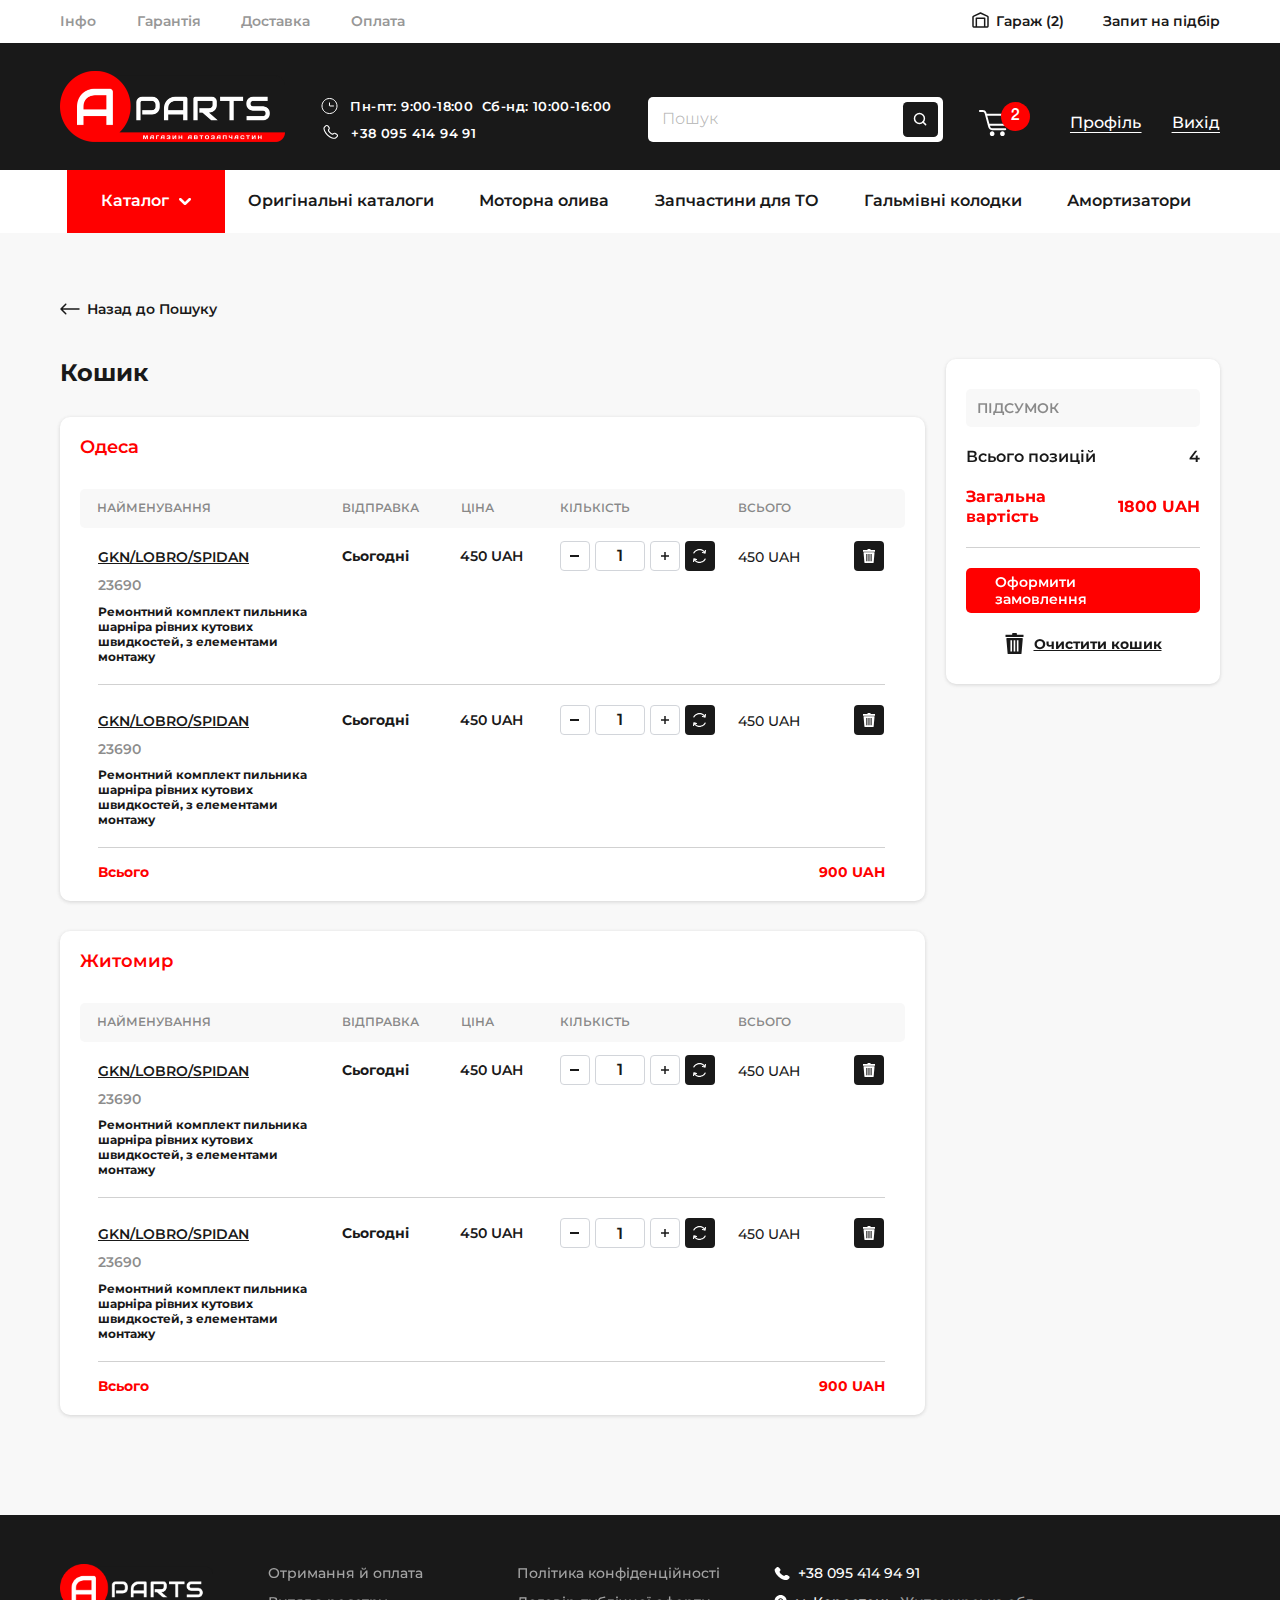
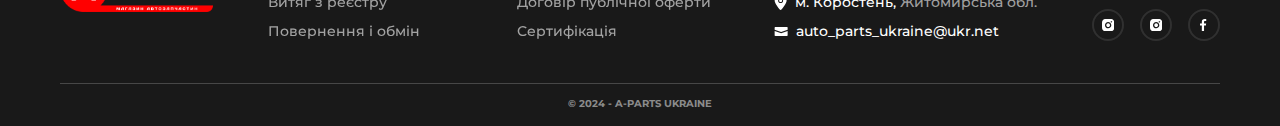
==== commit e3b46100: "fix" ====
--- a/basket.html
+++ b/basket.html
@@ -32,7 +32,7 @@
                     </ul>
                 </nav>
                 <div class="header__top-end">
-                    <a class="header__top-garage" href="basket.html">
+                    <a class="header__top-garage" href="#">
                         <div class="header__garage--icon">
                             <svg xmlns="http://www.w3.org/2000/svg" width="17" height="16" viewBox="0 0 17 16" fill="none">
                                 <path d="M4.33333 15H2.33333C1.86662 15 1.63327 15 1.45501 14.9046C1.29821 14.8207 1.17072 14.6869 1.09082 14.5223C1 14.3351 1 14.0901 1 13.6V5.40982C1 5.0805 1 4.91584 1.04933 4.77208C1.09292 4.64501 1.16394 4.53026 1.25683 4.43683C1.3619 4.33112 1.50521 4.26424 1.79182 4.13049L8.5 1L15.2082 4.13049C15.4948 4.26424 15.6381 4.33112 15.7432 4.43683C15.8361 4.53026 15.9071 4.64501 15.9507 4.77208C16 4.91584 16 5.0805 16 5.40982V13.6C16 14.0901 16 14.3351 15.9092 14.5223C15.8293 14.6869 15.7018 14.8207 15.545 14.9046C15.3668 15 15.1334 15 14.6667 15H12.6667M4.33333 15V6.25H12.6667V15M4.33333 15H12.6667" stroke="#191919" stroke-width="1.5" stroke-linecap="round" stroke-linejoin="round"/>
@@ -106,7 +106,7 @@
                               </svg>
                         </button>
 
-                        <a class="header__cart" href="#">
+                        <a class="header__cart" href="basket.html">
                             <svg xmlns="http://www.w3.org/2000/svg" width="30" height="26" viewBox="0 0 30 26" fill="none">
                                 <g clip-path="url(#clip0_5_2820)">
                                   <path d="M0.951994 1.9107C0.439382 1.9107 0 1.47535 0 0.943256C0 0.435349 0.439382 0 0.951994 0H3.44182C3.46623 0 3.51505 0 3.53946 0C4.41823 0.024186 5.19935 0.193488 5.85842 0.604651C6.59072 1.06419 7.12775 1.76558 7.42067 2.80558C7.42067 2.82977 7.42067 2.85395 7.44508 2.87814L7.68918 3.84558H29.048C29.585 3.84558 30 4.28093 30 4.78884C30 4.88558 29.9756 4.98233 29.9512 5.07907L27.4614 15.0195C27.3637 15.4549 26.9731 15.7451 26.5338 15.7451H10.9113C11.2531 17.0028 11.5948 17.68 12.0586 17.9944C12.62 18.3572 13.5964 18.3814 15.2319 18.3572H15.2563H26.2897C26.8267 18.3572 27.2417 18.7926 27.2417 19.3005C27.2417 19.8326 26.8023 20.2437 26.2897 20.2437H15.2563C13.2303 20.2679 11.9854 20.2195 10.9845 19.5665C9.95932 18.8893 9.42229 17.7284 8.88527 15.6242L5.61432 3.36186C5.61432 3.33767 5.61432 3.33767 5.58991 3.31349C5.44345 2.7814 5.19935 2.4186 4.85761 2.22512C4.51587 2.00744 4.05207 1.9107 3.51505 1.9107C3.49064 1.9107 3.46623 1.9107 3.44182 1.9107H0.951994ZM23.4337 21.3563C24.7274 21.3563 25.7771 22.3963 25.7771 23.6781C25.7771 24.96 24.7274 26 23.4337 26C22.14 26 21.0903 24.96 21.0903 23.6781C21.0903 22.3963 22.14 21.3563 23.4337 21.3563ZM13.157 21.3563C14.4508 21.3563 15.5004 22.3963 15.5004 23.6781C15.5004 24.96 14.4508 26 13.157 26C11.8633 26 10.8137 24.96 10.8137 23.6781C10.8137 22.3963 11.8633 21.3563 13.157 21.3563ZM8.2262 5.73209L10.3987 13.8344H25.8015L27.8275 5.73209H8.2262Z" fill="white"/>
@@ -210,8 +210,6 @@
                         <li>
                             <a href="#">Повернення і обмін</a>
                         </li>
-                    </ul>
-                    <ul>
                         <li>
                             <a href="#">Політика конфіденційності</a>
                         </li>
@@ -249,7 +247,9 @@
                                     <div class="basket__block-content">
                                         <div class="basket__item">
                                             <div class="basket__item-start">
-                                                <h3>GKN/LOBRO/SPIDAN</h3>
+                                                <a href="#">
+                                                    <h3>GKN/LOBRO/SPIDAN</h3>
+                                                </a>
                                                 <p>23690</p>
                                                 <p>Ремонтний комплект пильника шарніра рівних кутових швидкостей, з елементами монтажу </p>
                                             </div>
@@ -261,7 +261,7 @@
                                             </div>
                                             <div class="basket__item-count">
                                                 <button class="count-minus"></button>
-                                                <span class="count-amount">1</span>
+                                                <input type="number" class="count-amount" value="1" min="1" max="999">
                                                 <button class="count-plus"></button>
                                                 <button class="count-reset"></button>
                                             </div>
@@ -272,7 +272,9 @@
                                         </div>
                                         <div class="basket__item">
                                             <div class="basket__item-start">
-                                                <h3>GKN/LOBRO/SPIDAN</h3>
+                                                <a href="#">
+                                                    <h3>GKN/LOBRO/SPIDAN</h3>
+                                                </a>
                                                 <p>23690</p>
                                                 <p>Ремонтний комплект пильника шарніра рівних кутових швидкостей, з елементами монтажу </p>
                                             </div>
@@ -284,7 +286,7 @@
                                             </div>
                                             <div class="basket__item-count">
                                                 <button class="count-minus"></button>
-                                                <span class="count-amount">1</span>
+                                                <input type="number" class="count-amount" value="1" min="1" max="999">
                                                 <button class="count-plus"></button>
                                                 <button class="count-reset"></button>
                                             </div>
@@ -311,7 +313,9 @@
                                     <div class="basket__block-content">
                                         <div class="basket__item">
                                             <div class="basket__item-start">
-                                                <h3>GKN/LOBRO/SPIDAN</h3>
+                                                <a href="#">
+                                                    <h3>GKN/LOBRO/SPIDAN</h3>
+                                                </a>
                                                 <p>23690</p>
                                                 <p>Ремонтний комплект пильника шарніра рівних кутових швидкостей, з елементами монтажу </p>
                                             </div>
@@ -323,7 +327,7 @@
                                             </div>
                                             <div class="basket__item-count">
                                                 <button class="count-minus"></button>
-                                                <span class="count-amount">1</span>
+                                                <input type="number" class="count-amount" value="1" min="1" max="999">
                                                 <button class="count-plus"></button>
                                                 <button class="count-reset"></button>
                                             </div>
@@ -334,7 +338,9 @@
                                         </div>
                                         <div class="basket__item">
                                             <div class="basket__item-start">
-                                                <h3>GKN/LOBRO/SPIDAN</h3>
+                                                <a href="#">
+                                                    <h3>GKN/LOBRO/SPIDAN</h3>
+                                                </a>
                                                 <p>23690</p>
                                                 <p>Ремонтний комплект пильника шарніра рівних кутових швидкостей, з елементами монтажу </p>
                                             </div>
@@ -346,7 +352,7 @@
                                             </div>
                                             <div class="basket__item-count">
                                                 <button class="count-minus"></button>
-                                                <span class="count-amount">1</span>
+                                                <input type="number" class="count-amount" value="1" min="1" max="999">
                                                 <button class="count-plus"></button>
                                                 <button class="count-reset"></button>
                                             </div>
--- a/css/style.css
+++ b/css/style.css
@@ -149,17 +149,36 @@
         max-width: 480px;
     }
     main.main {
-        padding-top: 242.42px;
+        padding-top: 203.52px;
     }
 }
 .header{
-    position: fixed;
+    position: absolute;
     top: 0;
     left: 0;
     right: 0;
     background-color: #fff;
     z-index: 100;
 }
+
+
+.header.scroll .header__inner {
+    animation: 0.4s ease 0s 1 normal none running headerIn;
+    width: 100%;
+    position: fixed;
+    top: 0px;
+    left: 0px;
+    padding: 16px 0 28px;
+}
+@keyframes headerIn {
+    0% {
+        transform: translate3d(0px, -100px, 0px);
+    }  
+    100% {
+        transform: translate3d(0px, 0px, 0px);
+    }
+  }
+
 .header__top{
     padding: 12px 0;
     display: flex;
@@ -414,6 +433,7 @@
     opacity: 0;
     pointer-events: none;
     transition: all .1s ease;
+    box-shadow: 0px 1px 4px 0px rgba(12, 12, 13, 0.10), 0px 1px 4px 0px rgba(12, 12, 13, 0.05);
 }
 .header__link-open.active ~ .header__link-menu{
     opacity: 1;
@@ -468,6 +488,11 @@
     }
 }
 @media (max-width: 767px) {
+    .header.scroll .header__inner{
+        top: -78px;
+        animation: none;
+        padding: 20px 0;
+    }
     .header__top{
         flex-direction: column;
         gap: 20px;
@@ -475,6 +500,9 @@
     }
     .header__top-end{
         max-width: 224px;
+    }
+    .header__top-menu{
+        display: none;
     }
     .header__top-menu ul li a,
     .header__top-request,
@@ -599,7 +627,7 @@
     .header__menu-content{
         position: fixed;
         inset: 0;
-        top: 172px;
+        top: 133px;
         overflow: auto;
         background-color: var(--color-dark);
         padding: 16px 0 35px;
--- a/css/basket.css
+++ b/css/basket.css
@@ -167,12 +167,20 @@
     display: flex;
     align-items: center;
     justify-content: center;
+    text-align: center;
     font-weight: 600;
     line-height: 120%;
     border-radius: 4px;
     border: 1px solid var(--color-light-blue-gray);
     background: var(--color-white);
-}
+    -moz-appearance: textfield;
+}
+.count-amount::-webkit-inner-spin-button, 
+.count-amount::-webkit-outer-spin-button { 
+    -webkit-appearance: none; 
+    margin: 0; 
+}
+
 .count-reset{
     content: '';
     background-image: url("data:image/svg+xml,%3Csvg xmlns='http://www.w3.org/2000/svg' width='13' height='14' viewBox='0 0 13 14' fill='none'%3E%3Cpath d='M1.34342 11.611L1.29724 11.5565L1.17489 12.5573C1.1658 12.6347 1.14154 12.7095 1.1035 12.7774C1.06545 12.8453 1.01439 12.9049 0.953256 12.9528C0.861125 13.0271 0.748909 13.0719 0.631144 13.0814C0.513378 13.0909 0.395491 13.0646 0.292754 13.006C0.190017 12.9474 0.107163 12.8592 0.0549279 12.7527C0.00269231 12.6462 -0.0165186 12.5265 -0.000216177 12.4089L0.32184 9.81695V9.80883C0.32391 9.7928 0.326994 9.77692 0.331075 9.76128C0.348853 9.6858 0.381264 9.61458 0.426455 9.55169C0.471646 9.4888 0.528731 9.43548 0.594447 9.39477C0.660162 9.35406 0.73322 9.32676 0.809444 9.31443C0.885667 9.3021 0.963562 9.30498 1.03868 9.32292C1.90211 9.51852 2.76477 9.7176 3.62667 9.92017C3.70191 9.93691 3.77306 9.96863 3.8359 10.0134C3.89875 10.0583 3.95203 10.1153 3.99259 10.1811C4.07438 10.3141 4.10091 10.474 4.06647 10.6264C4.04966 10.7018 4.01802 10.7731 3.97342 10.836C3.92882 10.8989 3.87215 10.9523 3.80674 10.9929C3.67514 11.0759 3.51613 11.103 3.36464 11.0683C2.98256 10.9813 2.60048 10.892 2.21955 10.8039C2.32289 10.9253 2.43231 11.0415 2.54738 11.1518C3.37748 11.9667 4.43249 12.5119 5.57517 12.7162C6.13591 12.8157 6.70846 12.829 7.27318 12.7557C7.83199 12.6859 8.37672 12.5298 8.88808 12.2929C9.08201 12.2009 9.26785 12.1027 9.44562 11.9984C9.62569 11.8905 9.8 11.7757 9.96622 11.6504C10.3293 11.3849 10.6609 11.0782 10.9543 10.7366C11.2419 10.4014 11.4894 10.0336 11.6919 9.64067L11.7566 9.51311L12.9109 9.82507L12.8186 10.0176C12.5745 10.527 12.2682 11.0038 11.9066 11.4371C11.5393 11.8767 11.1203 12.27 10.6588 12.6084C10.4649 12.751 10.2594 12.8867 10.0447 13.0143C9.83001 13.1418 9.61415 13.2543 9.38213 13.3622C8.76144 13.6553 8.0996 13.8509 7.41978 13.942C6.73697 14.0321 6.04446 14.0169 5.36624 13.8968C3.99002 13.6508 2.71961 12.9937 1.72088 12.0111C1.58236 11.8766 1.46 11.7432 1.34688 11.611H1.34342ZM11.6585 2.38902L11.7046 2.44352L11.8201 1.4427C11.8282 1.36431 11.8518 1.28833 11.8895 1.21922C11.9272 1.15011 11.9783 1.08925 12.0397 1.0402C12.1011 0.991157 12.1716 0.954908 12.2471 0.93358C12.3226 0.912251 12.4016 0.906271 12.4795 0.91599C12.5573 0.925708 12.6325 0.95093 12.7005 0.990179C12.7685 1.02943 12.8281 1.08192 12.8757 1.14457C12.9233 1.20722 12.9579 1.27879 12.9777 1.35507C12.9974 1.43135 13.0018 1.51082 12.9905 1.58882L12.6743 4.18309V4.19121C12.6743 4.20628 12.6743 4.22252 12.6662 4.23875C12.6302 4.38994 12.5363 4.52078 12.4049 4.60285C12.2735 4.68493 12.1152 4.71162 11.9644 4.67712C11.1021 4.48113 10.2329 4.28282 9.37636 4.07987C9.30132 4.06299 9.2304 4.0312 9.16776 3.98639C9.10512 3.94158 9.05203 3.88465 9.01159 3.81894C8.92893 3.68631 8.90195 3.52618 8.93656 3.37361C8.95337 3.29822 8.98501 3.22697 9.02961 3.16404C9.07421 3.10111 9.13088 3.04776 9.19628 3.00714C9.32829 2.92409 9.48768 2.89699 9.63954 2.93176C10.0216 3.01874 10.4026 3.10804 10.7846 3.19618C10.6877 3.0802 10.5803 2.96423 10.4568 2.84246C10.0431 2.43654 9.57111 2.09527 9.05661 1.83004C8.54537 1.56397 7.99702 1.37708 7.43017 1.2757C6.86981 1.17617 6.29765 1.16287 5.73331 1.23627C5.17338 1.30978 4.6282 1.47018 4.11726 1.71175C3.92256 1.80298 3.73672 1.90117 3.55972 2.00631C3.37849 2.11417 3.20534 2.22898 3.03796 2.35423C2.67495 2.61952 2.34376 2.92618 2.05102 3.26808C1.76266 3.60263 1.51504 3.97053 1.3134 4.364L1.24761 4.49157L0.0875125 4.17497L0.179858 3.98246C0.424192 3.47321 0.730506 2.9964 1.09177 2.56297C1.45939 2.12362 1.87835 1.73035 2.3396 1.39167C2.53506 1.24864 2.73976 1.11334 2.9537 0.985771C3.16263 0.862842 3.38426 0.745712 3.61628 0.637859C4.23697 0.344734 4.89881 0.149167 5.57863 0.0580045C6.26296 -0.0325782 6.95706 -0.0173252 7.63679 0.103233C8.32052 0.224657 8.98209 0.449076 9.59914 0.768906C10.218 1.08885 10.7857 1.50008 11.2833 1.98892C11.4207 2.12345 11.5442 2.25681 11.6573 2.38902H11.6585Z' fill='white'/%3E%3C/svg%3E");
@@ -211,7 +219,7 @@
 .basket__total{
     width: 100%;
     max-width: 274px;
-    top: 252px;
+    top: 135px;
     position: sticky;
     padding: 30px 20px;
     border-radius: 10px;
@@ -321,6 +329,9 @@
     .count-reset{
         order: -1;
     }
+    .basket__total{
+        top: 130px;
+    }
 }
 @media (max-width: 999px) {
     .basket__content{
@@ -356,6 +367,7 @@
     .basket__item-start{
         width: 100%;
         padding-right: 40px;
+        margin-bottom: 10px;
     }
     .basket__item-start h3{
         margin-bottom: 10px;
@@ -413,7 +425,25 @@
     .basket__total-reset{
         margin-top: 10px;
     }
-}
-@media (max-width: 479px) {
-
+    .basket__item-price,
+    .basket__item-send,
+    .basket__item-total{
+        display: flex;
+        align-items: center;
+        gap: 10px;
+    }
+    .basket__item-price p:first-of-type,
+    .basket__item-send p:first-of-type,
+    .basket__item-total p:first-of-type{
+        font-size: 12px;
+        line-height: 125%;
+    }
+    .basket__item-price p:first-of-type,
+    .basket__item-send p:first-of-type{
+        color: rgba(25, 25, 25, 0.50);
+        font-weight: 600;
+    }
+    .basket__item-total p:first-of-type{
+        font-weight: 700;
+    }
 }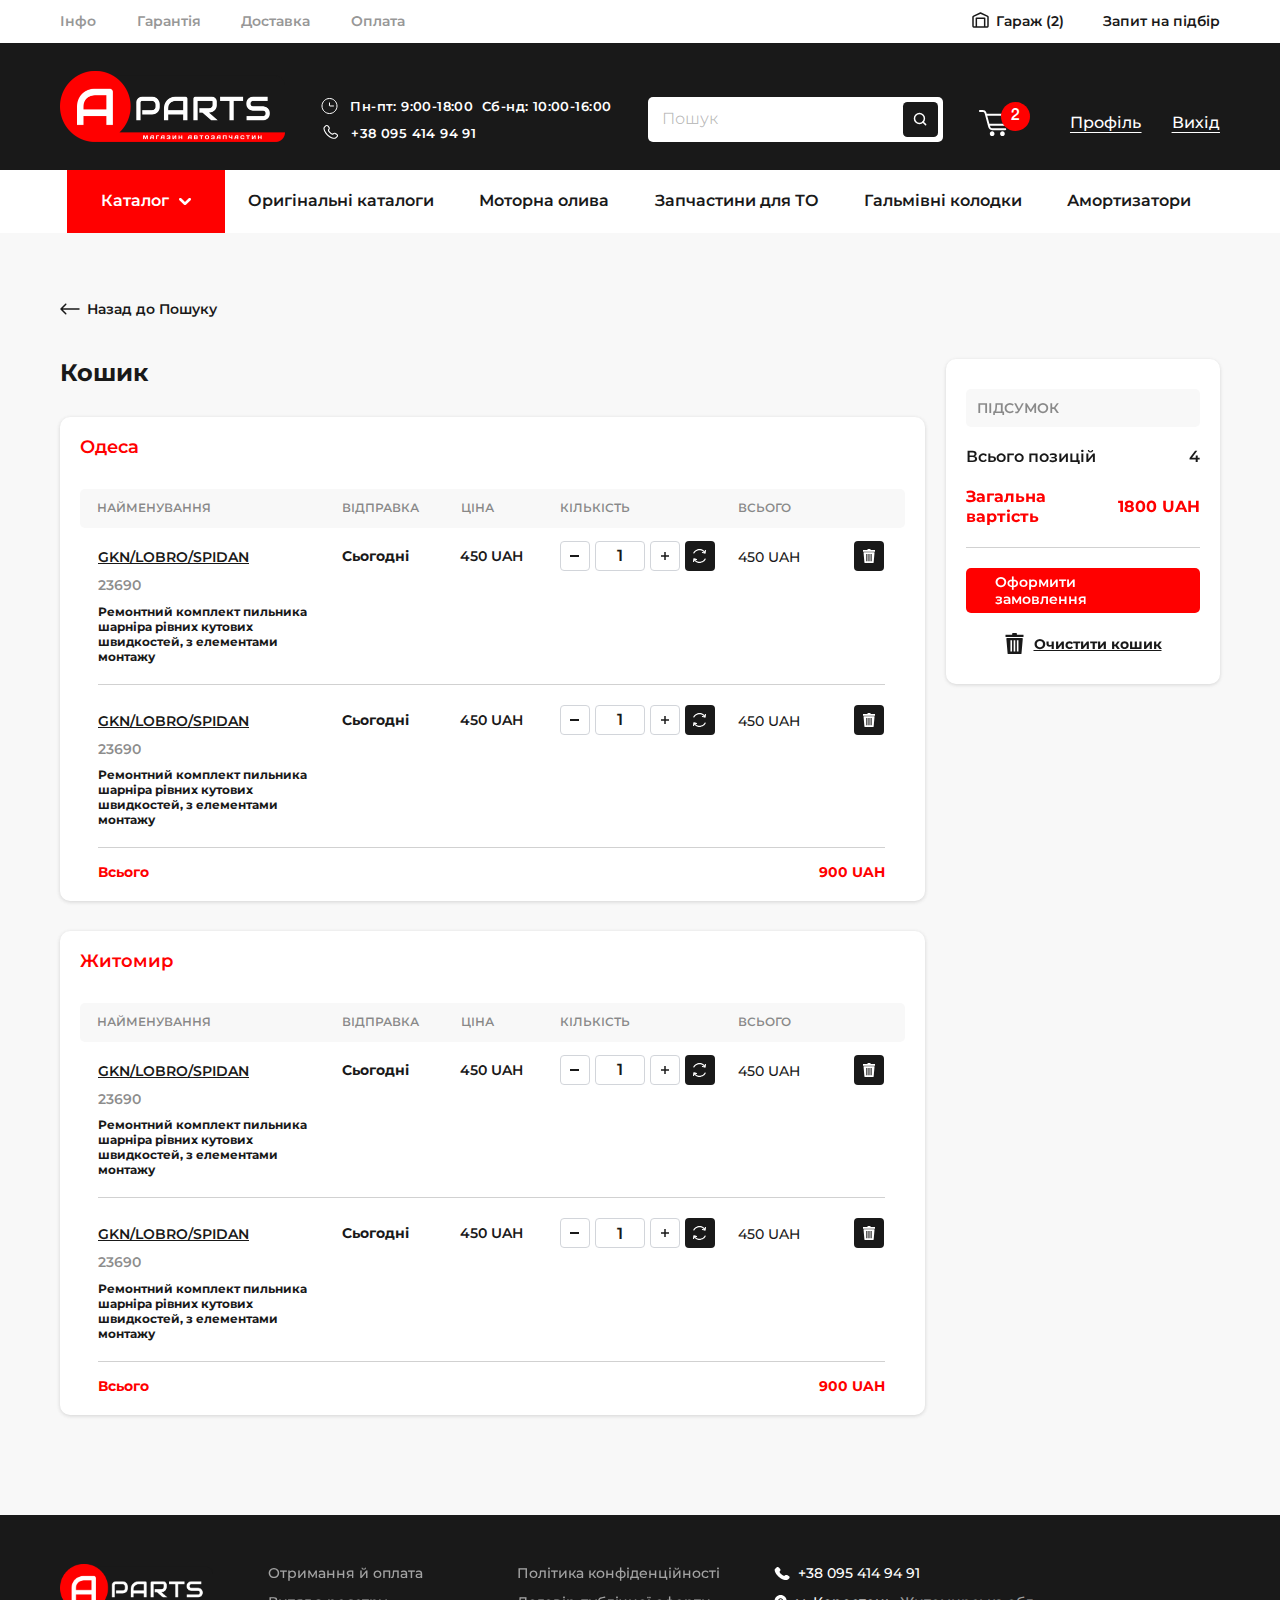
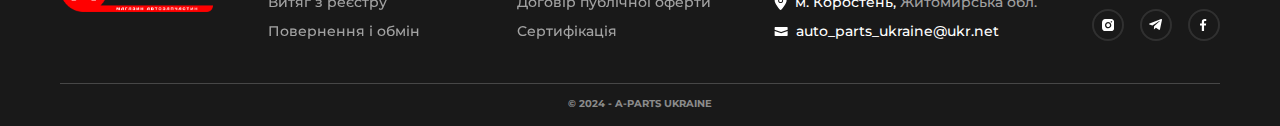
==== commit 9942e375: "fix styles" ====
--- a/basket.html
+++ b/basket.html
@@ -3,7 +3,7 @@
 <head>
     <meta charset="UTF-8">
     <meta name="viewport" content="width=device-width, initial-scale=1.0">  
-    <title>Aparts</title>
+    <title>Кошик</title>
     <link rel="preconnect" href="https://fonts.googleapis.com">
     <link rel="preconnect" href="https://fonts.gstatic.com" crossorigin>
     <link href="https://fonts.googleapis.com/css2?family=Montserrat:ital,wght@0,100..900;1,100..900&display=swap" rel="stylesheet">
@@ -13,7 +13,7 @@
 </head>
 <body class="body"> 
     <header class="header">
-        <div class="container">
+        <div class="wrapper">
             <div class="header__top">
                 <nav class="header__top-menu">
                     <ul>
@@ -46,7 +46,7 @@
             </div>
         </div>
         <div class="header__inner">
-            <div class="container">
+            <div class="wrapper">
                 <div class="header__about-mobile">
                     <p class="header__about-item">
                         <svg xmlns="http://www.w3.org/2000/svg" width="17" height="16" viewBox="0 0 17 16" fill="none">
@@ -151,7 +151,7 @@
             </div>
         </div>      
         <div class="header__menu-content">
-            <div class="container">
+            <div class="wrapper">
                 <div class="header__menu-top">
                     <p class="header__menu-name">Меню</p>
                     <button class="header__menu-close">
@@ -227,9 +227,9 @@
 
     <main class="main">
         <section class="basket">
-            <div class="container">
+            <div class="wrapper">
                 <div class="basket__inner">
-                    <a class="basket__nav" href="result.html">Назад до Пошуку</a>
+                    <a class="basket__nav navigation" href="result.html">Назад до Пошуку</a>
                     <div class="basket__content">
                         <div class="basket__box">
                             <h1>Кошик</h1>
@@ -382,7 +382,7 @@
                                 <p>1600 UAH</p>
                             </div>
                             <hr>
-                            <a class="basket__total-make" href="#">Оформити замовлення</a>
+                            <a class="basket__total-make" href="checkout.html">Оформити замовлення</a>
                             <button class="basket__total-reset">
                                 <svg xmlns="http://www.w3.org/2000/svg" width="19" height="21" viewBox="0 0 19 21" fill="none">
                                     <path fill-rule="evenodd" clip-rule="evenodd" d="M0.885865 1.64626H7.18218V0.642578C7.18218 0.28916 7.45987 0 7.80035 0H11.2766C11.6169 0 11.8948 0.288989 11.8948 0.642578V1.64644H18.1143C18.3269 1.64644 18.5002 1.82708 18.5002 2.04788V4.0156H0.5V2.04771C0.5 1.8269 0.67345 1.64626 0.885865 1.64626ZM1.9287 5.05945H17.2056C17.5241 5.05945 17.8133 5.33272 17.7845 5.66169L16.4916 20.3981C16.463 20.7272 16.2302 20.9998 15.9124 20.9998H3.20368C2.88572 20.9998 2.65259 20.7278 2.62431 20.3981L1.34933 5.66169C1.32105 5.33152 1.60992 5.05945 1.9287 5.05945ZM11.8568 7.34829H13.4788V18.5104H11.8568V7.34829ZM5.44407 7.34829H7.06627V18.5104H5.44407V7.34829ZM8.65001 7.34829H10.2726V18.5104H8.65001V7.34829Z" fill="#191919"/>
@@ -399,7 +399,7 @@
     </main>
 
     <footer class="footer">
-        <div class="container">
+        <div class="wrapper">
             <div class="footer__inner">
                 <div class="footer__top">
                     <a class="footer__logo" href="index.html">
@@ -464,16 +464,8 @@
                             </svg>
                         </a>
                         <a class="footer__social-item" href="#" target="_blank">
-                            <svg xmlns="http://www.w3.org/2000/svg" width="12" height="12" viewBox="0 0 12 12" fill="none">
-                                <g clip-path="url(#clip0_5_3203)">
-                                  <path d="M12.268 3.63267C12.2612 3.1159 12.1643 2.60426 11.9817 2.12065C11.8234 1.71273 11.5815 1.34226 11.2717 1.03292C10.9618 0.723575 10.5907 0.482162 10.1821 0.324102C9.70395 0.144896 9.19877 0.0479953 8.6881 0.0375277C8.03062 0.00818789 7.82216 0 6.15316 0C4.48416 0 4.27024 4.57531e-08 3.61754 0.0375277C3.1071 0.0480722 2.60216 0.144971 2.12418 0.324102C1.71552 0.482052 1.34437 0.723426 1.0345 1.03278C0.724631 1.34214 0.482855 1.71266 0.324642 2.12065C0.144777 2.59768 0.0479262 3.1019 0.0382736 3.61152C0.00888493 4.2686 0 4.4767 0 6.14293C0 7.80915 -5.09215e-09 8.02204 0.0382736 8.67434C0.0485254 9.18471 0.144893 9.68826 0.324642 10.1666C0.48312 10.5744 0.725077 10.9448 1.03505 11.254C1.34503 11.5633 1.7162 11.8045 2.12487 11.9624C2.60153 12.1488 3.10657 12.2527 3.61822 12.2695C4.27639 12.2988 4.48484 12.3077 6.15385 12.3077C7.82285 12.3077 8.03677 12.3077 8.68947 12.2695C9.20012 12.2594 9.70533 12.1628 10.1835 11.9836C10.592 11.8253 10.963 11.5839 11.2728 11.2746C11.5827 10.9652 11.8245 10.5949 11.983 10.187C12.1628 9.70942 12.2592 9.20586 12.2694 8.69481C12.2988 8.03841 12.3077 7.83031 12.3077 6.1634C12.3063 4.49717 12.3063 4.28565 12.268 3.63267ZM6.14906 9.29388C4.40351 9.29388 2.98944 7.88216 2.98944 6.13952C2.98944 4.39687 4.40351 2.98515 6.14906 2.98515C6.98704 2.98515 7.79071 3.31749 8.38325 3.90904C8.97579 4.5006 9.30868 5.30293 9.30868 6.13952C9.30868 6.97611 8.97579 7.77843 8.38325 8.36999C7.79071 8.96155 6.98704 9.29388 6.14906 9.29388ZM9.43444 3.60401C9.33766 3.6041 9.24181 3.58514 9.15238 3.54821C9.06295 3.51128 8.9817 3.4571 8.91327 3.38878C8.84483 3.32046 8.79056 3.23934 8.75357 3.15006C8.71658 3.06078 8.69758 2.96509 8.69767 2.86847C8.69767 2.77193 8.71672 2.67632 8.75373 2.58713C8.79074 2.49793 8.84498 2.41688 8.91337 2.34861C8.98175 2.28034 9.06293 2.22619 9.15228 2.18924C9.24163 2.15229 9.33739 2.13327 9.4341 2.13327C9.5308 2.13327 9.62657 2.15229 9.71591 2.18924C9.80526 2.22619 9.88644 2.28034 9.95483 2.34861C10.0232 2.41688 10.0775 2.49793 10.1145 2.58713C10.1515 2.67632 10.1705 2.77193 10.1705 2.86847C10.1705 3.27514 9.84109 3.60401 9.43444 3.60401Z" fill="white"/>
-                                  <path d="M6.15659 8.00264C7.17722 8.00264 8.00459 7.17526 8.00459 6.15464C8.00459 5.13402 7.17722 4.30664 6.15659 4.30664C5.13597 4.30664 4.30859 5.13402 4.30859 6.15464C4.30859 7.17526 5.13597 8.00264 6.15659 8.00264Z" fill="white"/>
-                                </g>
-                                <defs>
-                                  <clipPath id="clip0_5_3203">
-                                    <rect width="12" height="12" fill="white"/>
-                                  </clipPath>
-                                </defs>
+                            <svg xmlns="http://www.w3.org/2000/svg" width="13" height="11" viewBox="0 0 13 11" fill="none">
+                                <path d="M12.963 1.00141L11.0012 10.336C10.8532 10.9948 10.4672 11.1588 9.91871 10.8484L6.92961 8.62602L5.48729 10.0256C5.32768 10.1867 5.19419 10.3214 4.88657 10.3214L5.10132 7.24984L10.6413 2.19897C10.8822 1.9823 10.5891 1.86225 10.267 2.07892L3.41813 6.42999L0.469657 5.49887C-0.171695 5.29684 -0.183303 4.85178 0.603151 4.5414L12.1359 0.0585783C12.6699 -0.143456 13.1371 0.178628 12.963 1.00141Z" fill="white"/>
                             </svg>
                         </a>
                         <a class="footer__social-item" href="#" target="_blank">
--- a/css/style.css
+++ b/css/style.css
@@ -75,7 +75,8 @@
     -moz-osx-font-smoothing: inherit;
     -webkit-appearance: none;
 }
-input{
+input,
+textarea{
     outline: none;
     border: none;
     background-color: var(--color-white);
@@ -114,7 +115,7 @@
 main.main{
     padding-top: 232.66px;
 }
-.container{
+.wrapper{
     max-width: 1190px;
     padding: 0 15px;
     margin: 0 auto;
@@ -128,8 +129,17 @@
     font-weight: 600;
     line-height: 120%;
 }
+.navigation{
+    content: '';
+    background-image: url("data:image/svg+xml, %3Csvg xmlns='http://www.w3.org/2000/svg' width='20' height='12' viewBox='0 0 20 12' fill='none'%3E%3Cpath d='M19 6.75C19.4142 6.75 19.75 6.41421 19.75 6C19.75 5.58579 19.4142 5.25 19 5.25V6.75ZM0.469669 5.46967C0.176777 5.76256 0.176777 6.23744 0.469669 6.53033L5.24264 11.3033C5.53553 11.5962 6.01041 11.5962 6.3033 11.3033C6.59619 11.0104 6.59619 10.5355 6.3033 10.2426L2.06066 6L6.3033 1.75736C6.59619 1.46447 6.59619 0.989593 6.3033 0.696699C6.01041 0.403806 5.53553 0.403806 5.24264 0.696699L0.469669 5.46967ZM19 5.25L1 5.25V6.75L19 6.75V5.25Z' fill='%23191919'/%3E%3C/svg%3E");
+    background-repeat: no-repeat;
+    background-position: center left;
+    padding-left: 27px;
+    font-weight: 600;
+    line-height: 120%;
+}
 @media (max-width: 1279px) {
-    .container{
+    .wrapper{
         max-width: 1000px;
     }
     main.main{
@@ -137,7 +147,7 @@
     }
 }
 @media (max-width: 999px) {
-    .container{
+    .wrapper{
         max-width: 768px;
     }
     main.main{
@@ -145,7 +155,7 @@
     }
 }
 @media (max-width: 767px) {
-    .container{
+    .wrapper{
         max-width: 480px;
     }
     main.main {
@@ -160,8 +170,6 @@
     background-color: #fff;
     z-index: 100;
 }
-
-
 .header.scroll .header__inner {
     animation: 0.4s ease 0s 1 normal none running headerIn;
     width: 100%;
@@ -637,7 +645,7 @@
     .header__menu-content.active{
         transform: translateX(0);
     }
-    .header__menu-content .container{
+    .header__menu-content .wrapper{
         display: flex;
         flex-direction: column;
         gap: 40px;
--- a/css/basket.css
+++ b/css/basket.css
@@ -6,15 +6,6 @@
 .basket h1{
     font-size: 24px;
     font-weight: 700;
-    line-height: 120%;
-}
-.basket__nav{
-    content: '';
-    background-image: url("data:image/svg+xml, %3Csvg xmlns='http://www.w3.org/2000/svg' width='20' height='12' viewBox='0 0 20 12' fill='none'%3E%3Cpath d='M19 6.75C19.4142 6.75 19.75 6.41421 19.75 6C19.75 5.58579 19.4142 5.25 19 5.25V6.75ZM0.469669 5.46967C0.176777 5.76256 0.176777 6.23744 0.469669 6.53033L5.24264 11.3033C5.53553 11.5962 6.01041 11.5962 6.3033 11.3033C6.59619 11.0104 6.59619 10.5355 6.3033 10.2426L2.06066 6L6.3033 1.75736C6.59619 1.46447 6.59619 0.989593 6.3033 0.696699C6.01041 0.403806 5.53553 0.403806 5.24264 0.696699L0.469669 5.46967ZM19 5.25L1 5.25V6.75L19 6.75V5.25Z' fill='%23191919'/%3E%3C/svg%3E");
-    background-repeat: no-repeat;
-    background-position: center left;
-    padding-left: 27px;
-    font-weight: 600;
     line-height: 120%;
 }
 .basket__content{
@@ -112,6 +103,9 @@
     line-height: 135%;
     text-decoration-line: underline;
     text-transform: uppercase; 
+}
+.basket__item-start h3:hover{
+    text-decoration: none;
 }
 .basket__item-start p:nth-of-type(1){
     color: rgba(25, 25, 25, 0.50);
@@ -284,6 +278,9 @@
     align-items: center;
     justify-content: center;
 }
+.basket__total-make:active{
+    background-color: rgba(25, 25, 25, 0.5);
+}
 .basket__total-reset{
     display: flex;
     align-items: center;
